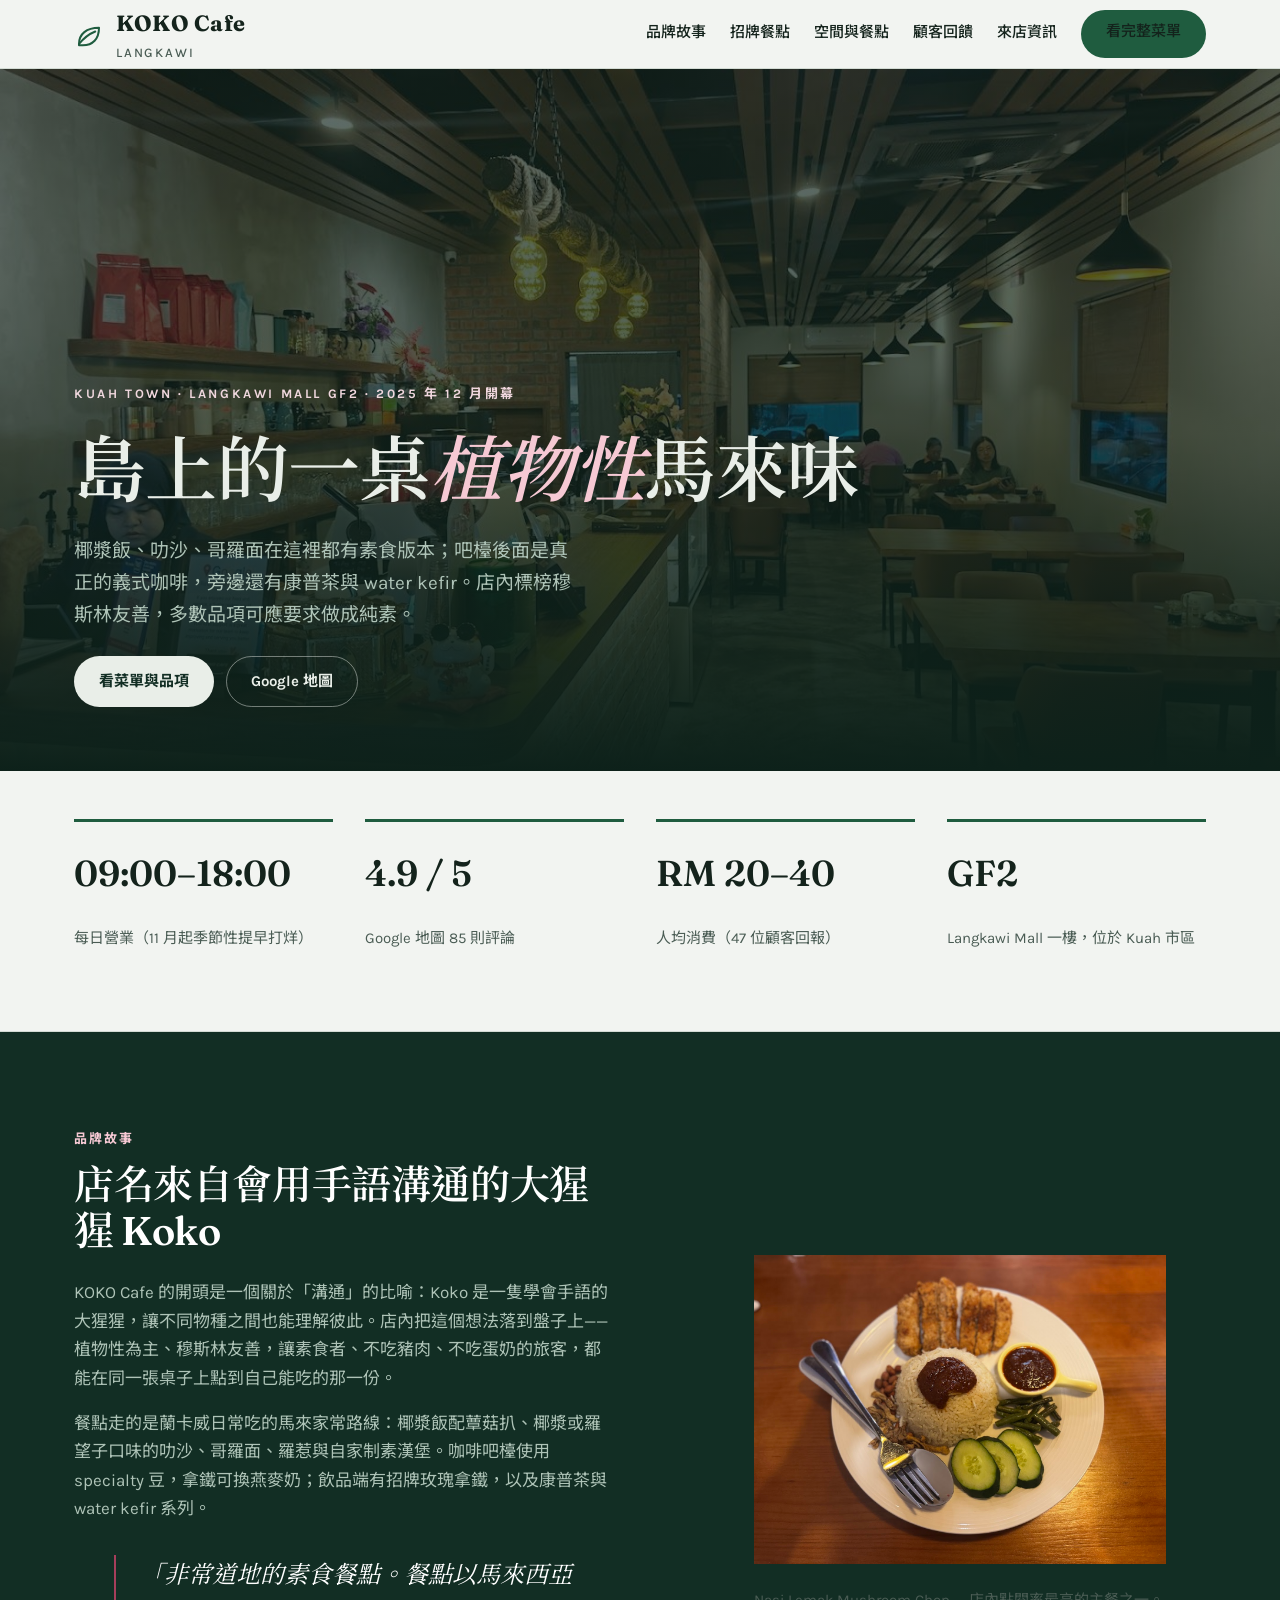
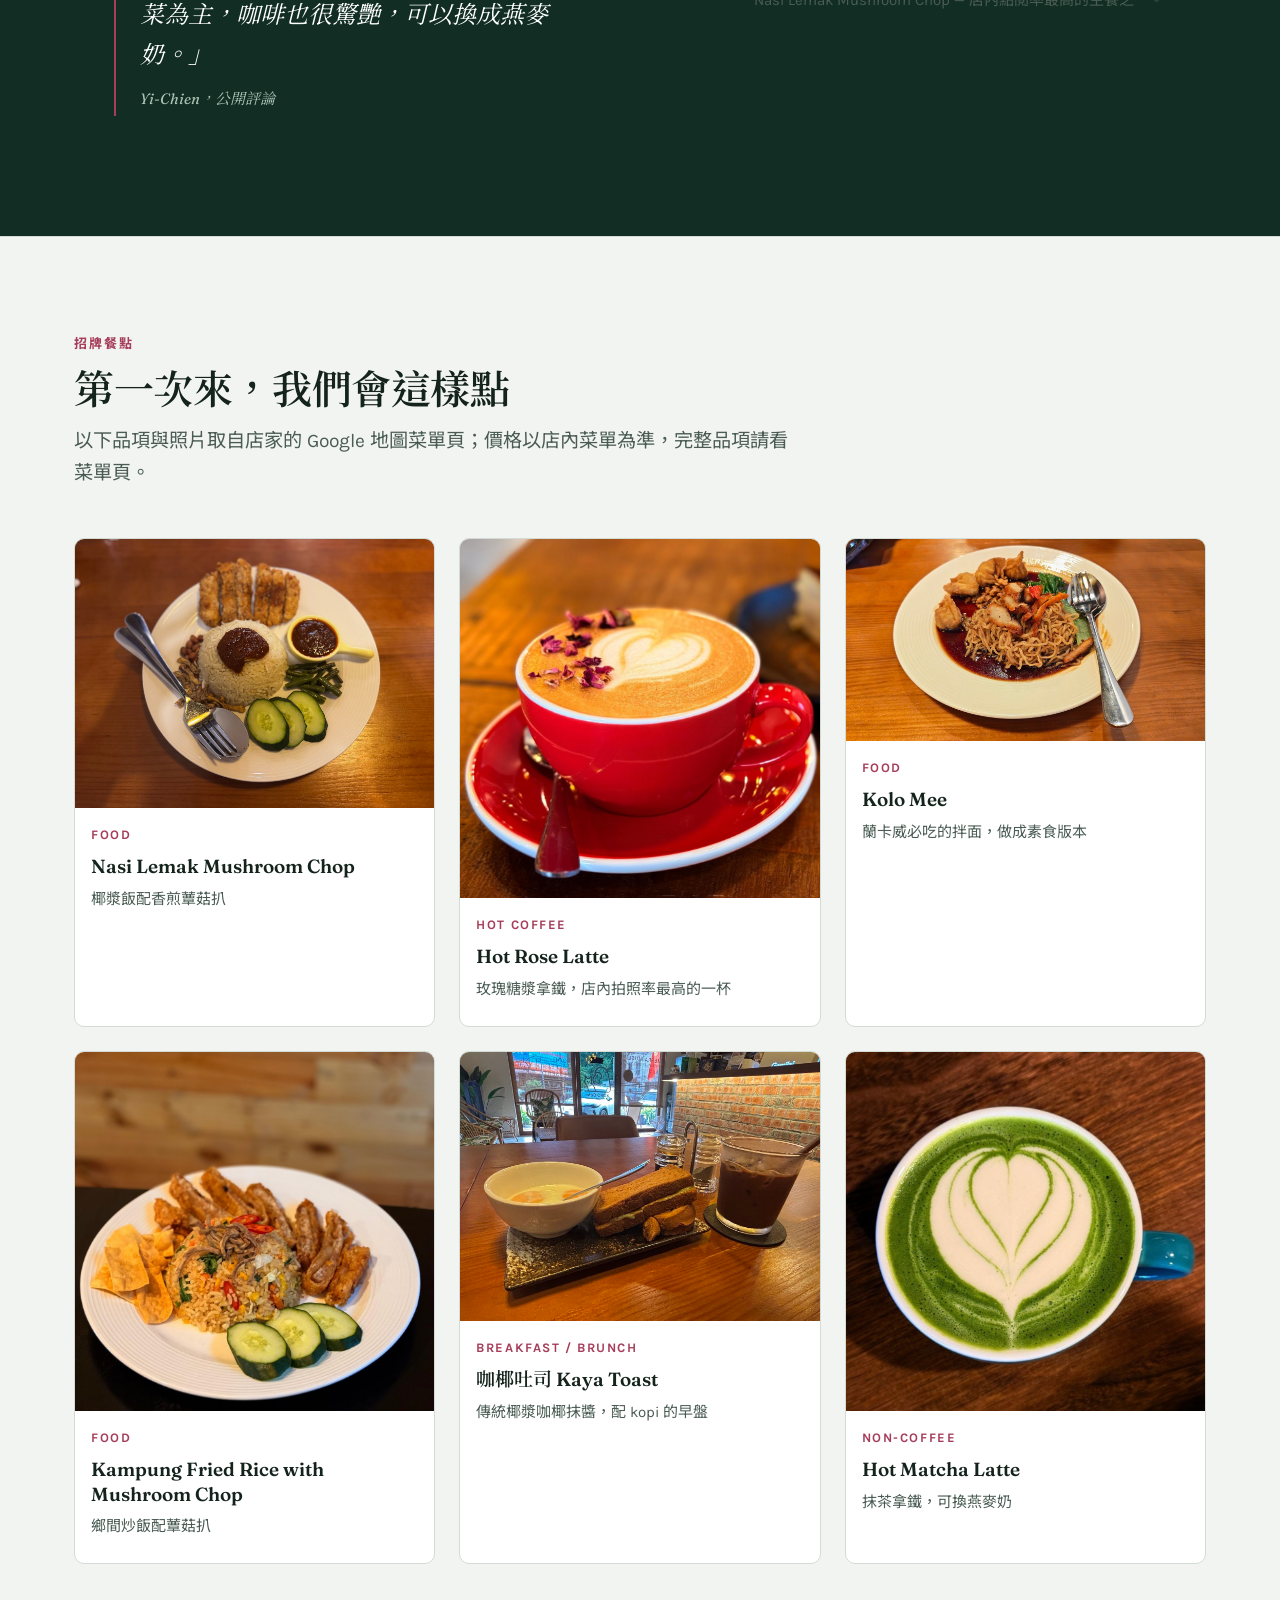
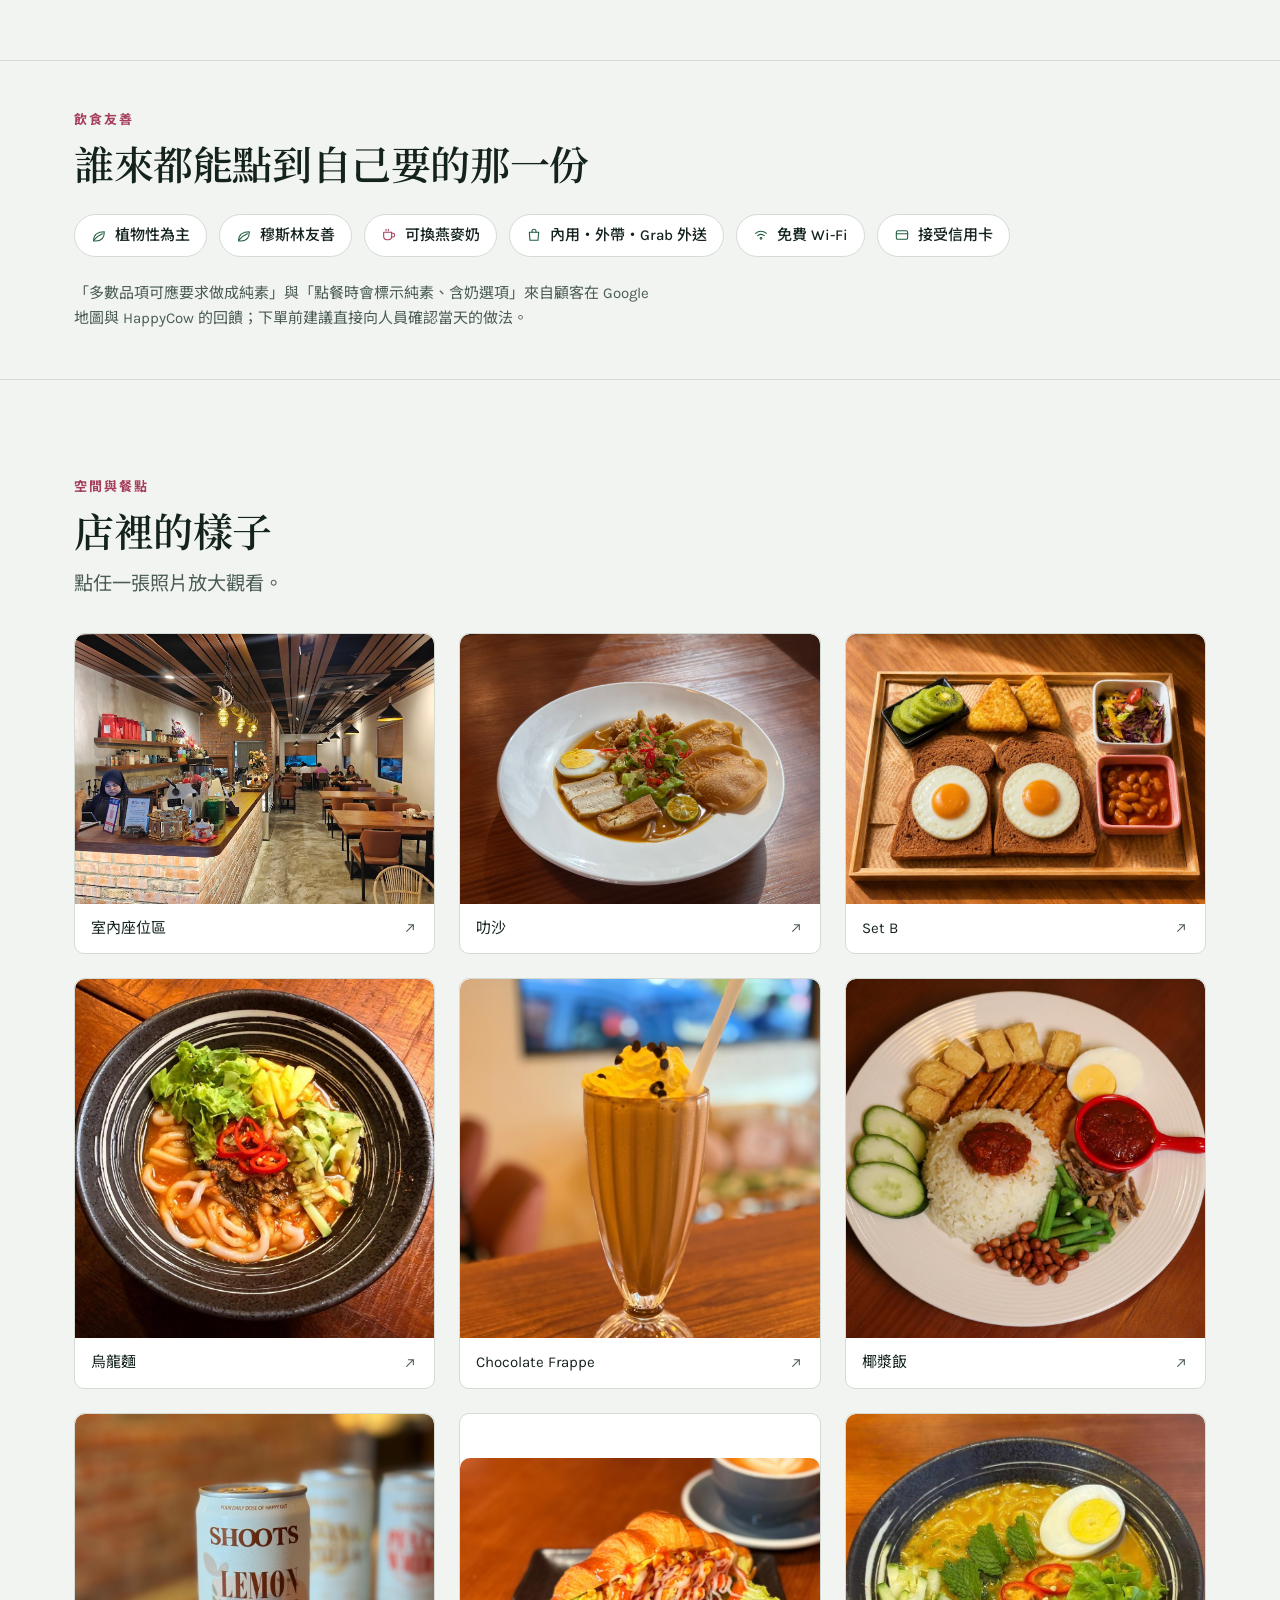
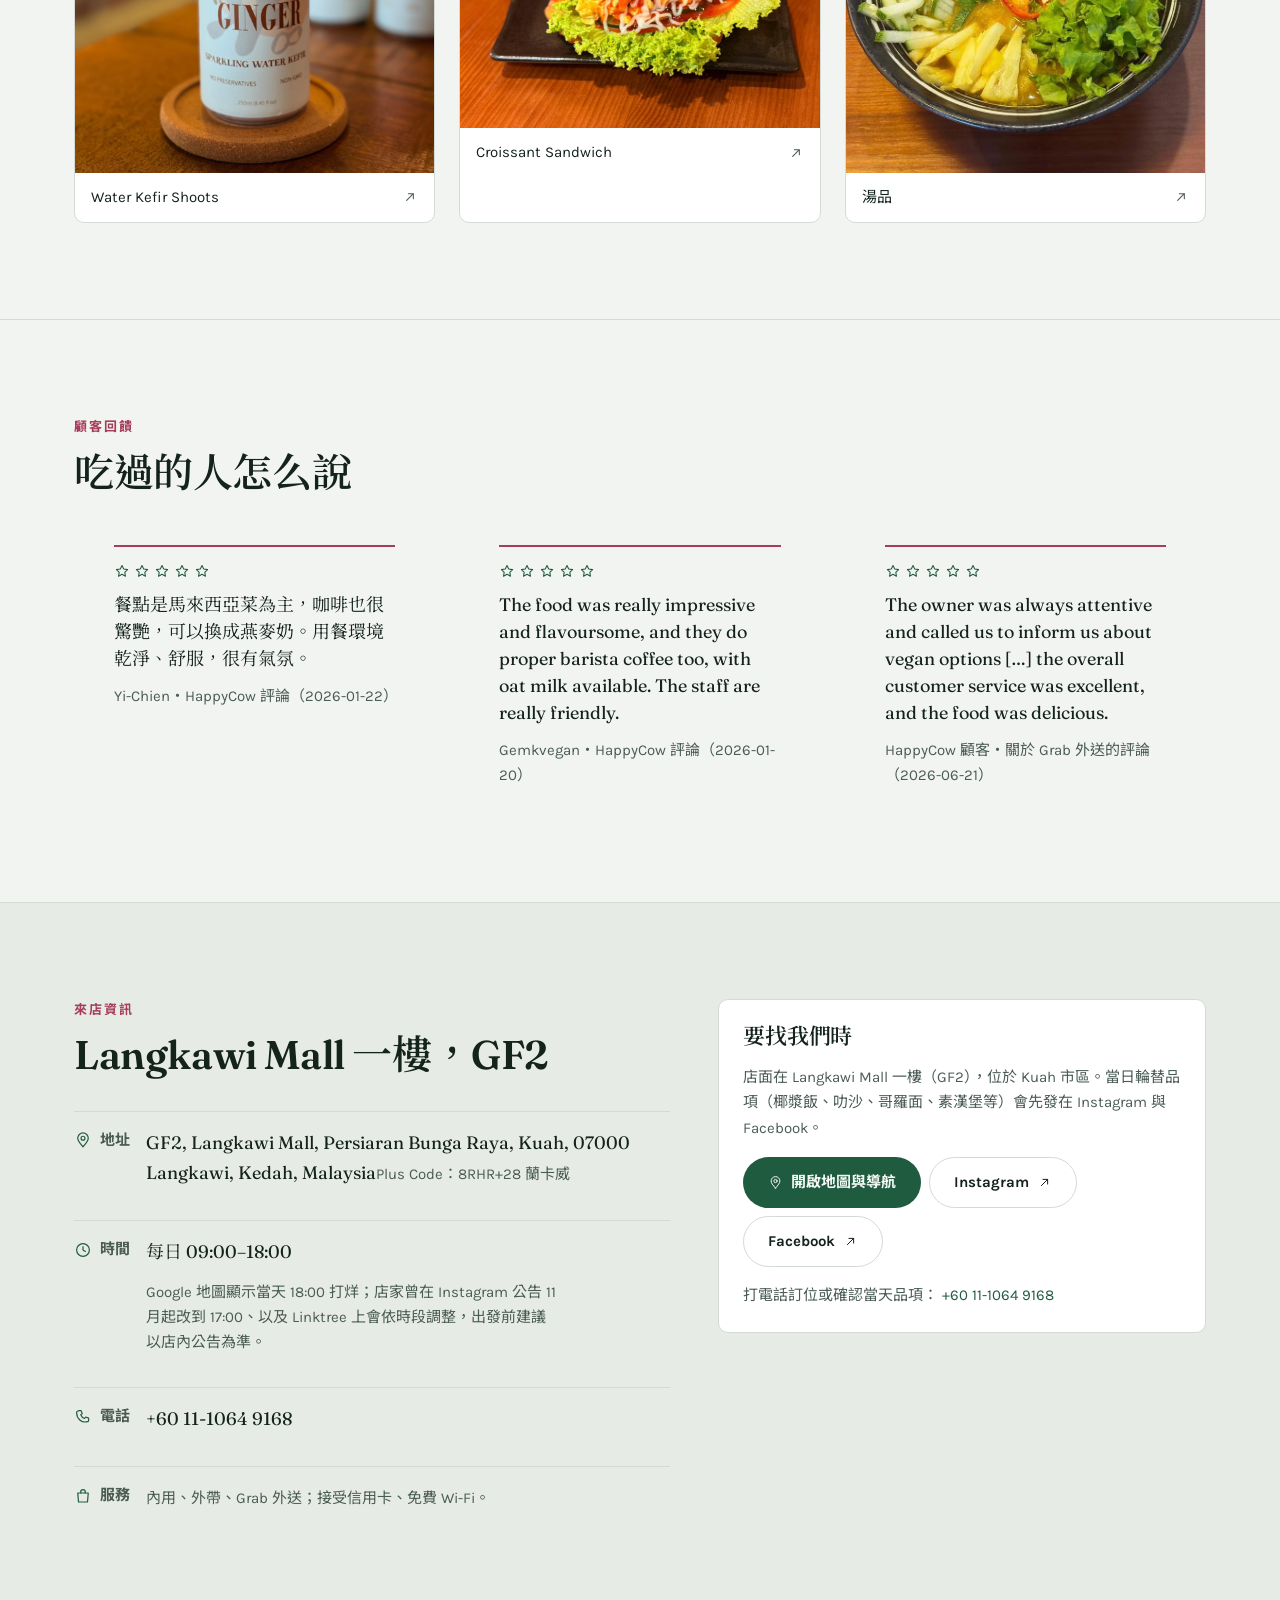
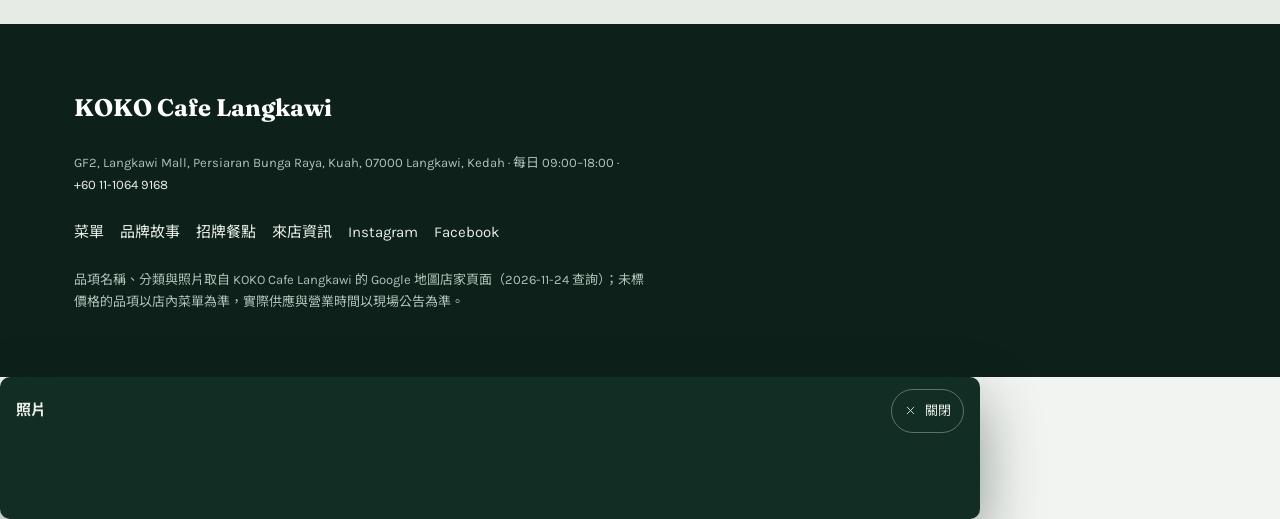
==== index.html @ 7245fe73 "KOKO Cafe Langkawi 品牌形象頁與菜單（純靜態網站）" ====
<!DOCTYPE html>
<html lang="zh-Hant">
<head>
<meta charset="utf-8">
<meta name="viewport" content="width=device-width, initial-scale=1">
<title>KOKO Cafe Langkawi — 植物性馬來家常味與 specialty coffee</title>
<meta name="description" content="KOKO Cafe 位於馬來西亞蘭卡威 Kuah 的 Langkawi Mall，把椰漿飯、叻沙、哥羅面做成植物性版本，供應專業咖啡、康普茶與早午餐。">
<link rel="preconnect" href="https://fonts.googleapis.com">
<link rel="preconnect" href="https://fonts.gstatic.com" crossorigin>
<link href="https://fonts.googleapis.com/css2?family=Fraunces:ital,opsz,wght@0,9..144,400;0,9..144,600;0,9..144,700;1,9..144,400&family=Karla:wght@400;500;700&family=Noto+Sans+TC:wght@400;500;700&family=Noto+Serif+TC:wght@600;700&display=swap" rel="stylesheet">
<link rel="stylesheet" href="assets/css/od-layout.css">
<link rel="stylesheet" href="assets/css/site.css">
</head>
<body>
<a class="skip-link" href="#main">跳到主要內容</a>

<svg hidden aria-hidden="true" width="0" height="0" style="display:none">
  <symbol id="i-leaf" viewBox="0 0 24 24" fill="none" stroke="currentColor" stroke-width="1.6" stroke-linecap="round" stroke-linejoin="round">
    <path d="M4 20c0-8 6-13 16-13 0 9-5 14-13 14H4z"/><path d="M4 20c4-5 8-8 13-10"/>
  </symbol>
  <symbol id="i-clock" viewBox="0 0 24 24" fill="none" stroke="currentColor" stroke-width="1.6" stroke-linecap="round" stroke-linejoin="round">
    <circle cx="12" cy="12" r="8.5"/><path d="M12 7.5V12l3.2 2"/>
  </symbol>
  <symbol id="i-pin" viewBox="0 0 24 24" fill="none" stroke="currentColor" stroke-width="1.6" stroke-linecap="round" stroke-linejoin="round">
    <path d="M12 21c4.5-5 7-8.4 7-11.4A7 7 0 0 0 5 9.6C5 12.6 7.5 16 12 21z"/><circle cx="12" cy="9.6" r="2.6"/>
  </symbol>
  <symbol id="i-phone" viewBox="0 0 24 24" fill="none" stroke="currentColor" stroke-width="1.6" stroke-linecap="round" stroke-linejoin="round">
    <path d="M6.5 3.5h3l1.5 4-2 1.5c.9 2.4 2.6 4.1 5 5l1.5-2 4 1.5v3c0 1-.8 1.8-1.8 1.7C10 20.4 3.6 14 3.5 6.3 3.4 5.1 4.3 4 5.3 4z"/>
  </symbol>
  <symbol id="i-star" viewBox="0 0 24 24" fill="none" stroke="currentColor" stroke-width="1.6" stroke-linecap="round" stroke-linejoin="round">
    <path d="M12 3.8l2.6 5.3 5.8.8-4.2 4.1 1 5.8-5.2-2.8-5.2 2.8 1-5.8L3.6 9.9l5.8-.8z"/>
  </symbol>
  <symbol id="i-search" viewBox="0 0 24 24" fill="none" stroke="currentColor" stroke-width="1.6" stroke-linecap="round" stroke-linejoin="round">
    <circle cx="11" cy="11" r="6.5"/><path d="M16 16l4.5 4.5"/>
  </symbol>
  <symbol id="i-close" viewBox="0 0 24 24" fill="none" stroke="currentColor" stroke-width="1.6" stroke-linecap="round" stroke-linejoin="round">
    <path d="M6 6l12 12M18 6L6 18"/>
  </symbol>
  <symbol id="i-arrow" viewBox="0 0 24 24" fill="none" stroke="currentColor" stroke-width="1.6" stroke-linecap="round" stroke-linejoin="round">
    <path d="M7 17 17 7M9.5 7H17v7.5"/>
  </symbol>
  <symbol id="i-cup" viewBox="0 0 24 24" fill="none" stroke="currentColor" stroke-width="1.6" stroke-linecap="round" stroke-linejoin="round">
    <path d="M4 8h12v6a5 5 0 0 1-5 5H9a5 5 0 0 1-5-5V8z"/><path d="M16 9.5h1.8a2.7 2.7 0 0 1 0 5.4H16"/><path d="M7.5 3.5v2M11 3.5v2"/>
  </symbol>
  <symbol id="i-menu" viewBox="0 0 24 24" fill="none" stroke="currentColor" stroke-width="1.6" stroke-linecap="round" stroke-linejoin="round">
    <path d="M4 7h16M4 12h16M4 17h10"/>
  </symbol>
  <symbol id="i-card" viewBox="0 0 24 24" fill="none" stroke="currentColor" stroke-width="1.6" stroke-linecap="round" stroke-linejoin="round">
    <rect x="3.5" y="5.5" width="17" height="13" rx="2.5"/><path d="M3.5 10h17"/>
  </symbol>
  <symbol id="i-wifi" viewBox="0 0 24 24" fill="none" stroke="currentColor" stroke-width="1.6" stroke-linecap="round" stroke-linejoin="round">
    <path d="M4 9.5a12 12 0 0 1 16 0M7 13a8 8 0 0 1 10 0"/><circle cx="12" cy="17" r="1.3"/>
  </symbol>
  <symbol id="i-bag" viewBox="0 0 24 24" fill="none" stroke="currentColor" stroke-width="1.6" stroke-linecap="round" stroke-linejoin="round">
    <path d="M5 8h14l-1 12H6L5 8z"/><path d="M9 8V6.5a3 3 0 0 1 6 0V8"/>
  </symbol>
</svg>

<header class="site-header">
  <div class="wrap site-bar">
    <a class="brand" href="index.html">
      <svg class="od-icon brand__mark" aria-hidden="true"><use href="#i-leaf"></use></svg>
      <span class="od-stack" style="--od-gap:0">
        <span>KOKO Cafe</span>
        <span class="brand__sub">Langkawi</span>
      </span>
    </a>

    <button class="nav-toggle" type="button" aria-expanded="false" aria-controls="site-nav">
      <svg class="od-icon nav-toggle__icon--open" aria-hidden="true"><use href="#i-menu"></use></svg>
      <svg class="od-icon nav-toggle__icon--close" aria-hidden="true"><use href="#i-close"></use></svg>
      <span>選單</span>
    </button>

    <nav id="site-nav" class="site-nav" aria-label="主要導覽">
      <ul>
        <li><a href="#story">品牌故事</a></li>
        <li><a href="#signature">招牌餐點</a></li>
        <li><a href="#gallery">空間與餐點</a></li>
        <li><a href="#reviews">顧客回饋</a></li>
        <li><a href="#visit">來店資訊</a></li>
        <li><a class="btn btn--solid" href="menu.html">看完整菜單</a></li>
      </ul>
    </nav>
  </div>
</header>

<main id="main">

  <section class="hero" aria-labelledby="hero-title">
    <div class="hero__media">
      <img src="assets/photos/ambience-01.jpg" width="1397" height="1050" alt="">
    </div>
    <div class="wrap hero__inner">
      <p class="hero__tagline">Kuah Town · Langkawi Mall GF2 · 2025 年 12 月開幕</p>
      <h1 id="hero-title">島上的一桌<em>植物性</em>馬來味</h1>
      <p class="hero__sub">椰漿飯、叻沙、哥羅面在這裡都有素食版本；吧檯後面是真正的義式咖啡，旁邊還有康普茶與 water kefir。店內標榜穆斯林友善，多數品項可應要求做成純素。</p>
      <div class="hero__actions">
        <a class="btn btn--light" href="menu.html">看菜單與品項</a>
        <a class="btn btn--outline-light" href="https://maps.app.goo.gl/8ypFsGQqxKsY5c7LA" rel="noopener">Google 地圖</a>
      </div>
    </div>
  </section>

  <section class="facts section--tight" aria-label="店家重點資訊">
    <div class="wrap">
      <div class="od-grid facts-grid" data-reveal>
        <div class="fact od-stat">
          <span class="fact__num od-nowrap">09:00–18:00</span>
          <span class="fact__label">每日營業（11 月起季節性提早打烊）</span>
        </div>
        <div class="fact od-stat">
          <span class="fact__num od-nowrap">4.9 / 5</span>
          <span class="fact__label">Google 地圖 85 則評論</span>
        </div>
        <div class="fact od-stat">
          <span class="fact__num od-nowrap">RM 20–40</span>
          <span class="fact__label">人均消費（47 位顧客回報）</span>
        </div>
        <div class="fact od-stat">
          <span class="fact__num">GF2</span>
          <span class="fact__label">Langkawi Mall 一樓，位於 Kuah 市區</span>
        </div>
      </div>
    </div>
  </section>

  <section class="section story" id="story" aria-labelledby="story-title">
    <div class="wrap story__grid">
      <div data-reveal>
        <p class="eyebrow" style="color:#f6c9d4">品牌故事</p>
        <h2 id="story-title">店名來自會用手語溝通的大猩猩 Koko</h2>
        <p class="body-copy" style="margin-block-start:var(--sp-5)">KOKO Cafe 的開頭是一個關於「溝通」的比喻：Koko 是一隻學會手語的大猩猩，讓不同物種之間也能理解彼此。店內把這個想法落到盤子上——植物性為主、穆斯林友善，讓素食者、不吃豬肉、不吃蛋奶的旅客，都能在同一張桌子上點到自己能吃的那一份。</p>
        <p class="body-copy">餐點走的是蘭卡威日常吃的馬來家常路線：椰漿飯配蕈菇扒、椰漿或羅望子口味的叻沙、哥羅面、羅惹與自家制素漢堡。咖啡吧檯使用 specialty 豆，拿鐵可換燕麥奶；飲品端有招牌玫瑰拿鐵，以及康普茶與 water kefir 系列。</p>
        <blockquote class="story__quote">「非常道地的素食餐點。餐點以馬來西亞菜為主，咖啡也很驚艷，可以換成燕麥奶。」<br><span class="micro-note" style="color:var(--deep-soft)">Yi-Chien，公開評論</span></blockquote>
      </div>
      <figure class="story__media photo" data-reveal>
        <img class="od-media" src="assets/photos/dish-nasi-lemak-mushroom-chop.jpg" width="1400" height="1050" alt="KOKO Cafe 的椰漿飯配蕈菇扒">
        <figcaption>Nasi Lemak Mushroom Chop — 店內點閱率最高的主餐之一。</figcaption>
      </figure>
    </div>
  </section>

  <section class="section" id="signature" aria-labelledby="signature-title">
    <div class="wrap">
      <p class="eyebrow">招牌餐點</p>
      <h2 id="signature-title">第一次來，我們會這樣點</h2>
      <p class="lede" style="margin-block-start:var(--sp-3)">以下品項與照片取自店家的 Google 地圖菜單頁；價格以店內菜單為準，完整品項請看菜單頁。</p>

      <div class="od-grid tiles" style="margin-block-start:var(--sp-7)" data-reveal>
        <a class="tile od-tile" href="menu.html#food">
          <img class="od-media" src="assets/photos/dish-nasi-lemak-mushroom-chop.jpg" width="1400" height="1050" alt="椰漿飯配蕈菇扒">
          <span class="tile__body">
            <span class="tile__tag">FOOD</span>
            <span class="tile__name">Nasi Lemak Mushroom Chop</span>
            <span class="tile__zh">椰漿飯配香煎蕈菇扒</span>
          </span>
        </a>
        <a class="tile od-tile" href="menu.html#hot-coffee">
          <img class="od-media" src="assets/photos/drink-hot-rose-latte.jpg" width="1050" height="1050" alt="熱玫瑰拿鐵">
          <span class="tile__body">
            <span class="tile__tag">Hot Coffee</span>
            <span class="tile__name">Hot Rose Latte</span>
            <span class="tile__zh">玫瑰糖漿拿鐵，店內拍照率最高的一杯</span>
          </span>
        </a>
        <a class="tile od-tile" href="menu.html#food">
          <img class="od-media" src="assets/photos/dish-kolo-mee.jpg" width="1400" height="788" alt="蘭卡威哥羅面">
          <span class="tile__body">
            <span class="tile__tag">FOOD</span>
            <span class="tile__name">Kolo Mee</span>
            <span class="tile__zh">蘭卡威必吃的拌面，做成素食版本</span>
          </span>
        </a>
        <a class="tile od-tile" href="menu.html#food">
          <img class="od-media" src="assets/photos/dish-kampung-fried-rice.jpg" width="1050" height="1050" alt="鄉村炒飯配蕈菇扒">
          <span class="tile__body">
            <span class="tile__tag">FOOD</span>
            <span class="tile__name">Kampung Fried Rice with Mushroom Chop</span>
            <span class="tile__zh">鄉間炒飯配蕈菇扒</span>
          </span>
        </a>
        <a class="tile od-tile" href="menu.html#breakfast-brunch">
          <img class="od-media" src="assets/photos/dish-kaya-toast.jpg" width="1400" height="1050" alt="咖椰吐司">
          <span class="tile__body">
            <span class="tile__tag">Breakfast / Brunch</span>
            <span class="tile__name">咖椰吐司 Kaya Toast</span>
            <span class="tile__zh">傳統椰漿咖椰抹醬，配 kopi 的早盤</span>
          </span>
        </a>
        <a class="tile od-tile" href="menu.html#non-coffee">
          <img class="od-media" src="assets/photos/drink-hot-matcha-latte.jpg" width="1050" height="1050" alt="熱抹茶拿鐵">
          <span class="tile__body">
            <span class="tile__tag">Non-Coffee</span>
            <span class="tile__name">Hot Matcha Latte</span>
            <span class="tile__zh">抹茶拿鐵，可換燕麥奶</span>
          </span>
        </a>
      </div>
    </div>
  </section>

  <section class="section section--tight" id="diet" aria-labelledby="diet-title">
    <div class="wrap">
      <p class="eyebrow">飲食友善</p>
      <h2 id="diet-title" style="max-width:24ch">誰來都能點到自己要的那一份</h2>
      <div class="od-cluster" style="margin-block-start:var(--sp-5);--od-gap:var(--sp-3)">
        <span class="chip"><svg class="od-icon" aria-hidden="true"><use href="#i-leaf"></use></svg><span>植物性為主</span></span>
        <span class="chip"><svg class="od-icon" aria-hidden="true"><use href="#i-leaf"></use></svg><span>穆斯林友善</span></span>
        <span class="chip chip--rose"><svg class="od-icon" aria-hidden="true"><use href="#i-cup"></use></svg><span>可換燕麥奶</span></span>
        <span class="chip"><svg class="od-icon" aria-hidden="true"><use href="#i-bag"></use></svg><span>內用・外帶・Grab 外送</span></span>
        <span class="chip"><svg class="od-icon" aria-hidden="true"><use href="#i-wifi"></use></svg><span>免費 Wi-Fi</span></span>
        <span class="chip"><svg class="od-icon" aria-hidden="true"><use href="#i-card"></use></svg><span>接受信用卡</span></span>
      </div>
      <p class="micro-note" style="margin-block-start:var(--sp-5);max-width:64ch">「多數品項可應要求做成純素」與「點餐時會標示純素、含奶選項」來自顧客在 Google 地圖與 HappyCow 的回饋；下單前建議直接向人員確認當天的做法。</p>
    </div>
  </section>

  <section class="section" id="gallery" aria-labelledby="gallery-title">
    <div class="wrap">
      <p class="eyebrow">空間與餐點</p>
      <h2 id="gallery-title">店裡的樣子</h2>
      <p class="lede" style="margin-block-start:var(--sp-3)">點任一張照片放大觀看。</p>

      <div class="od-grid gallery" style="margin-block-start:var(--sp-6)">
        <button class="gallery__btn" type="button"
          data-src="assets/photos/ambience-01.jpg" data-full="assets/photos/ambience-01.jpg"
          data-alt="KOKO Cafe 的室內座位區" data-title="室內座位區" data-note="冷氣、座位量足的商場店舖空間">
          <img class="od-media" src="assets/photos/ambience-01.jpg" width="1397" height="1050" alt="KOKO Cafe 的室內座位區">
          <span class="gallery__label"><span>室內座位區</span><svg class="od-icon" aria-hidden="true"><use href="#i-arrow"></use></svg></span>
        </button>
        <button class="gallery__btn" type="button"
          data-full="assets/photos/food-laksa.jpg" data-alt="叻沙麵" data-title="Laksa（Asam / Lemak）" data-note="羅望子與椰漿两種口味">
          <img class="od-media" src="assets/photos/food-laksa.jpg" width="1280" height="960" alt="叻沙麵">
          <span class="gallery__label"><span>叻沙</span><svg class="od-icon" aria-hidden="true"><use href="#i-arrow"></use></svg></span>
        </button>
        <button class="gallery__btn" type="button"
          data-full="assets/photos/dish-set-b.jpg" data-alt="早午餐 Set B" data-title="Set B" data-note="Breakfast / Brunch 時段的商品">
          <img class="od-media" src="assets/photos/dish-set-b.jpg" width="900" height="675" alt="早午餐 Set B">
          <span class="gallery__label"><span>Set B</span><svg class="od-icon" aria-hidden="true"><use href="#i-arrow"></use></svg></span>
        </button>
        <button class="gallery__btn" type="button"
          data-full="assets/photos/food-udon.jpg" data-alt="烏龍麵" data-title="烏龍麵" data-note="店家相簿裡的麵類品項">
          <img class="od-media" src="assets/photos/food-udon.jpg" width="1050" height="1050" alt="烏龍麵">
          <span class="gallery__label"><span>烏龍麵</span><svg class="od-icon" aria-hidden="true"><use href="#i-arrow"></use></svg></span>
        </button>
        <button class="gallery__btn" type="button"
          data-full="assets/photos/drink-chocolate-frappe.jpg" data-alt="巧克力冰沙" data-title="Chocolate Frappe" data-note="Frappe 系列的常客">
          <img class="od-media" src="assets/photos/drink-chocolate-frappe.jpg" width="1050" height="1050" alt="巧克力冰沙">
          <span class="gallery__label"><span>Chocolate Frappe</span><svg class="od-icon" aria-hidden="true"><use href="#i-arrow"></use></svg></span>
        </button>
        <button class="gallery__btn" type="button"
          data-full="assets/photos/food-nasi-lemak.jpg" data-alt="椰漿飯" data-title="Nasi Lemak" data-note="店家過往公告的當日輪替品項之一">
          <img class="od-media" src="assets/photos/food-nasi-lemak.jpg" width="1050" height="1050" alt="椰漿飯">
          <span class="gallery__label"><span>椰漿飯</span><svg class="od-icon" aria-hidden="true"><use href="#i-arrow"></use></svg></span>
        </button>
        <button class="gallery__btn" type="button"
          data-full="assets/photos/drink-water-kefir-shoots.jpg" data-alt="Water Kefir Shoots" data-title="Water Kefir Shoots" data-note="店內發酵飲品系列">
          <img class="od-media" src="assets/photos/drink-water-kefir-shoots.jpg" width="1050" height="1050" alt="Water Kefir Shoots 飲品">
          <span class="gallery__label"><span>Water Kefir Shoots</span><svg class="od-icon" aria-hidden="true"><use href="#i-arrow"></use></svg></span>
        </button>
        <button class="gallery__btn" type="button"
          data-full="assets/photos/dish-croissant-sandwich.jpg" data-alt="可頌三明治" data-title="Croissant Sandwich" data-note="早盤與午間時段供應">
          <img class="od-media" src="assets/photos/dish-croissant-sandwich.jpg" width="1080" height="810" alt="可頌三明治">
          <span class="gallery__label"><span>Croissant Sandwich</span><svg class="od-icon" aria-hidden="true"><use href="#i-arrow"></use></svg></span>
        </button>
        <button class="gallery__btn" type="button"
          data-full="assets/photos/food-soup.jpg" data-alt="湯品" data-title="湯品" data-note="店家相簿的湯類分類">
          <img class="od-media" src="assets/photos/food-soup.jpg" width="759" height="759" alt="湯品">
          <span class="gallery__label"><span>湯品</span><svg class="od-icon" aria-hidden="true"><use href="#i-arrow"></use></svg></span>
        </button>
      </div>
    </div>
  </section>

  <section class="section" id="reviews" aria-labelledby="reviews-title">
    <div class="wrap">
      <p class="eyebrow">顧客回饋</p>
      <h2 id="reviews-title">吃過的人怎么說</h2>
      <div class="od-grid reviews" style="margin-block-start:var(--sp-6)">
        <figure class="review" data-reveal>
          <span class="stars" role="img" aria-label="5 星">
            <svg class="od-icon" aria-hidden="true"><use href="#i-star"></use></svg>
            <svg class="od-icon" aria-hidden="true"><use href="#i-star"></use></svg>
            <svg class="od-icon" aria-hidden="true"><use href="#i-star"></use></svg>
            <svg class="od-icon" aria-hidden="true"><use href="#i-star"></use></svg>
            <svg class="od-icon" aria-hidden="true"><use href="#i-star"></use></svg>
          </span>
          <blockquote>餐點是馬來西亞菜為主，咖啡也很驚艷，可以換成燕麥奶。用餐環境乾淨、舒服，很有氣氛。</blockquote>
          <figcaption>Yi-Chien・HappyCow 評論（2026-01-22）</figcaption>
        </figure>
        <figure class="review" data-reveal>
          <span class="stars" role="img" aria-label="5 星">
            <svg class="od-icon" aria-hidden="true"><use href="#i-star"></use></svg>
            <svg class="od-icon" aria-hidden="true"><use href="#i-star"></use></svg>
            <svg class="od-icon" aria-hidden="true"><use href="#i-star"></use></svg>
            <svg class="od-icon" aria-hidden="true"><use href="#i-star"></use></svg>
            <svg class="od-icon" aria-hidden="true"><use href="#i-star"></use></svg>
          </span>
          <blockquote>The food was really impressive and flavoursome, and they do proper barista coffee too, with oat milk available. The staff are really friendly.</blockquote>
          <figcaption>Gemkvegan・HappyCow 評論（2026-01-20）</figcaption>
        </figure>
        <figure class="review" data-reveal>
          <span class="stars" role="img" aria-label="5 星">
            <svg class="od-icon" aria-hidden="true"><use href="#i-star"></use></svg>
            <svg class="od-icon" aria-hidden="true"><use href="#i-star"></use></svg>
            <svg class="od-icon" aria-hidden="true"><use href="#i-star"></use></svg>
            <svg class="od-icon" aria-hidden="true"><use href="#i-star"></use></svg>
            <svg class="od-icon" aria-hidden="true"><use href="#i-star"></use></svg>
          </span>
          <blockquote>The owner was always attentive and called us to inform us about vegan options […] the overall customer service was excellent, and the food was delicious.</blockquote>
          <figcaption>HappyCow 顧客・關於 Grab 外送的評論（2026-06-21）</figcaption>
        </figure>
      </div>
    </div>
  </section>

  <section class="section visit" id="visit" aria-labelledby="visit-title">
    <div class="wrap visit__grid">
      <div>
        <p class="eyebrow">來店資訊</p>
        <h2 id="visit-title">Langkawi Mall 一樓，GF2</h2>
        <dl class="info-list" style="margin-block-start:var(--sp-6)">
          <div class="info-row">
            <dt><svg class="od-icon" aria-hidden="true"><use href="#i-pin"></use></svg><span>地址</span></dt>
            <dd><span class="fact-line od-keep">GF2, Langkawi Mall, Persiaran Bunga Raya, Kuah, 07000 Langkawi, Kedah, Malaysia</span><span class="micro-note">Plus Code：8RHR+28 蘭卡威</span></dd>
          </div>
          <div class="info-row">
            <dt><svg class="od-icon" aria-hidden="true"><use href="#i-clock"></use></svg><span>時間</span></dt>
            <dd><span class="fact-line od-nowrap">每日 09:00–18:00</span>
              <p class="hours-note">Google 地圖顯示當天 18:00 打烊；店家曾在 Instagram 公告 11 月起改到 17:00、以及 Linktree 上會依時段調整，出發前建議以店內公告為準。</p>
            </dd>
          </div>
          <div class="info-row">
            <dt><svg class="od-icon" aria-hidden="true"><use href="#i-phone"></use></svg><span>電話</span></dt>
            <dd><a class="fact-line od-nowrap" href="tel:+601110649168">+60 11-1064 9168</a></dd>
          </div>
          <div class="info-row">
            <dt><svg class="od-icon" aria-hidden="true"><use href="#i-bag"></use></svg><span>服務</span></dt>
            <dd><span class="micro-note">內用、外帶、Grab 外送；接受信用卡、免費 Wi-Fi。</span></dd>
          </div>
        </dl>
      </div>

      <div class="map-card" data-reveal>
        <h3>要找我們時</h3>
        <p>店面在 Langkawi Mall 一樓（GF2），位於 Kuah 市區。當日輪替品項（椰漿飯、叻沙、哥羅面、素漢堡等）會先發在 Instagram 與 Facebook。</p>
        <div class="od-cluster" style="--od-gap:var(--sp-2)">
          <a class="btn btn--solid" href="https://maps.app.goo.gl/8ypFsGQqxKsY5c7LA" rel="noopener">
            <svg class="od-icon" aria-hidden="true"><use href="#i-pin"></use></svg><span>開啟地圖與導航</span>
          </a>
          <a class="btn btn--ghost" href="https://www.instagram.com/kokocafe.lgk/" rel="noopener">
            <span>Instagram</span><svg class="od-icon" aria-hidden="true"><use href="#i-arrow"></use></svg>
          </a>
          <a class="btn btn--ghost" href="https://www.facebook.com/p/KOKO-Cafe-61584408063703/" rel="noopener">
            <span>Facebook</span><svg class="od-icon" aria-hidden="true"><use href="#i-arrow"></use></svg>
          </a>
        </div>
        <p class="micro-note">打電話訂位或確認當天品項： <a class="od-nowrap" href="tel:+601110649168">+60 11-1064 9168</a></p>
      </div>
    </div>
  </section>

</main>

<footer class="site-footer">
  <div class="wrap">
    <span class="footer__brand">KOKO Cafe Langkawi</span>
    <p class="footer__note od-keep">GF2, Langkawi Mall, Persiaran Bunga Raya, Kuah, 07000 Langkawi, Kedah · 每日 09:00–18:00 · <a class="od-nowrap" href="tel:+601110649168" style="color:var(--deep-ink)">+60 11-1064 9168</a></p>
    <nav class="footer__links" aria-label="頁尾導覽">
      <a href="menu.html">菜單</a>
      <a href="index.html#story">品牌故事</a>
      <a href="index.html#signature">招牌餐點</a>
      <a href="index.html#visit">來店資訊</a>
      <a href="https://www.instagram.com/kokocafe.lgk/" rel="noopener">Instagram</a>
      <a href="https://www.facebook.com/p/KOKO-Cafe-61584408063703/" rel="noopener">Facebook</a>
    </nav>
    <p class="footer__note">品項名稱、分類與照片取自 KOKO Cafe Langkawi 的 Google 地圖店家頁面（2026-11-24 查詢）；未標價格的品項以店內菜單為準，實際供應與營業時間以現場公告為準。</p>
  </div>
</footer>

<div class="lightbox" id="lightbox" role="dialog" aria-modal="true" aria-labelledby="lightbox-title">
  <div class="lightbox__bar">
    <span class="lightbox__title" id="lightbox-title">照片</span>
    <button class="lightbox__close" type="button">
      <svg class="od-icon" aria-hidden="true"><use href="#i-close"></use></svg>
      <span>關閉</span>
    </button>
  </div>
  <figure class="lightbox__figure">
    <img id="lightbox-img" src="" alt="">
  </figure>
  <p class="lightbox__note" id="lightbox-note"></p>
</div>

<script src="assets/js/site.js" defer></script>
</body>
</html>
---- assets/css/od-layout.css ----
/* OD-LAYOUT-PRIMITIVES v1 — structure only: display, flex/grid, overflow, wrapping, ratio, geometry.
   This sheet is linked FIRST so the @layer order is established before product CSS.
   Native hidden and closed-dialog states take precedence over component display rules. */
@layer od-layout {
  [hidden]:not([hidden="until-found" i]) { display: none !important; }
  dialog:not([open]) { display: none !important; }

  :where(.od-stack,.od-row,.od-row-top,.od-cluster,.od-grid,.od-field,.od-stat,.od-cell,.od-tile) > :where(*) { min-width: 0; }

  /* containers */
  .od-stack   { display: flex; flex-direction: column; gap: var(--od-gap, 8px); }
  .od-row     { display: flex; align-items: center; gap: var(--od-gap, 8px); }
  .od-row-top { display: flex; align-items: flex-start; gap: var(--od-gap, 8px); }
  .od-cluster { display: flex; flex-wrap: wrap; align-items: center; gap: var(--od-gap, 8px); }
  .od-fill    { flex: 1 1 0; min-width: 0; }
  .od-fixed   { flex: none; }
  .od-grid    { display: grid; gap: var(--od-gap, 12px); grid-template-columns: repeat(var(--od-cols, 3), minmax(0, 1fr)); }

  /* stacked information: each piece is its own line — never sibling inline spans */
  .od-stat, .od-field, .od-cell { display: grid; gap: var(--od-gap, 2px); }
  :where(.od-stat,.od-field,.od-cell) > :where(*) { display: block; }
  .od-tile { display: grid; grid-template-rows: auto 1fr; }
  :where(.od-tile) > :where(*) { display: block; }

  /* media keeps its intrinsic ratio by default; never a distorted or cropped
     cover by accident. height:auto lets the ratio win over an <img height="…">
     attribute. Cropping to a uniform box is an explicit opt-in: set --od-ratio
     AND add .od-media-cover together (per the core rule, only where a crop is
     deliberate — tile thumbs, decorative fills — never on full-frame content). */
  .od-media { display: block; width: 100%; height: auto; aspect-ratio: var(--od-ratio, auto); }
  .od-media-cover { object-fit: cover; }

  /* functional inline SVG icons opt into bounded geometry; content SVGs keep their own */
  .od-icon { display: inline-block; inline-size: var(--od-icon-size, 1em); block-size: var(--od-icon-size, 1em); flex: none; }

  /* data text only — authored copy is rewritten to its budget instead */
  .od-truncate { display: block; max-width: 100%; overflow: hidden; white-space: nowrap; text-overflow: ellipsis; }
  .od-clamp-2, .od-clamp-3 { display: -webkit-box; -webkit-box-orient: vertical; overflow: hidden; overflow-wrap: anywhere; }
  .od-clamp-2 { -webkit-line-clamp: 2; }
  .od-clamp-3 { -webkit-line-clamp: 3; }
  .od-lines-2 { min-height: calc(2 * 1.4em); }   /* block-level reservation for a shared baseline */
  .od-nowrap  { white-space: nowrap; }           /* 数字+单位 · 价格+起 · 日期+星期 */
  .od-keep    { word-break: keep-all; overflow-wrap: anywhere; } /* CJK labels break at spaces / <wbr> first */

  /* screen skeleton (optional): bars take their own space, the middle scrolls — no padding guessed for chrome */
  .od-screen { display: grid; grid-template-rows: auto minmax(0, 1fr) auto; height: 100%; }
  .od-scroll { overflow-y: auto; overscroll-behavior: contain; min-height: 0; }

  /* horizontal rail: the next item peeks at the edge; trailing room survives overflow */
  .od-rail { display: flex; gap: var(--od-gap, 8px); overflow-x: auto; scroll-snap-type: x proximity; scrollbar-width: none;
             padding-inline: var(--od-rail-pad, 16px); scroll-padding-inline: var(--od-rail-pad, 16px); }
  .od-rail::-webkit-scrollbar { display: none; }
  :where(.od-rail) > :where(*) { flex: none; scroll-snap-align: start; }
  :where(.od-rail) > :where(:last-child) { margin-inline-end: var(--od-rail-pad, 16px); }

  .od-spacer { flex: none; visibility: hidden; pointer-events: none; }
  .od-touch  { min-width: 44px; min-height: 44px; }
}
:root [hidden]:where(:not([hidden="until-found" i])) { display: none; }
/* /OD-LAYOUT-PRIMITIVES v1 */
---- assets/css/site.css ----
/* KOKO Cafe Langkawi — 品牌形象頁與菜單共用樣式
   設計方向：雨林綠 × 冷瓷白，點綴色取自招牌 Hot Rose Latte 的暗玫瑰色。
   顏色、字級、間距、動效時序全部集中在下方 token，後段只做元件級樣式。 */

:root {
  /* colour */
  --ground: #f2f4f1;
  --ground-inset: #e7ebe6;
  --surface: #ffffff;
  --ink: #14231c;
  --ink-soft: #4a5c54;
  --line: #d3dbd4;
  --primary: #1f5c3f;
  --primary-deep: #16452f;
  --primary-ink: #f4f7f3;
  --rose: #a63e5b;
  --deep: #122e24;
  --deep-2: #0d211a;
  --deep-ink: #e9eee8;
  --deep-soft: #aec3b7;
  --scrim: rgba(13, 33, 26, 0.66);

  /* type */
  --font-display: "Fraunces", "Noto Serif TC", Georgia, serif;
  --font-body: "Karla", "Noto Sans TC", "Helvetica Neue", sans-serif;
  --fs-display: clamp(2.5rem, 7.2vw, 4.5rem);
  --fs-h2: clamp(1.625rem, 3.4vw, 2.5rem);
  --fs-h3: clamp(1.1875rem, 1.8vw, 1.375rem);
  --fs-body: 1.0625rem;
  --fs-small: 0.9375rem;
  --fs-micro: 0.8125rem;
  --lh-body: 1.68;
  --lh-tight: 1.16;
  --measure: 66ch;

  /* spacing — multiples of 4 */
  --sp-1: 4px;
  --sp-2: 8px;
  --sp-3: 12px;
  --sp-4: 16px;
  --sp-5: 24px;
  --sp-6: 32px;
  --sp-7: 48px;
  --sp-8: 64px;
  --sp-9: 96px;
  --sp-10: 128px;

  /* shape + motion */
  --radius-s: 4px;
  --radius-m: 10px;
  --shadow-soft: 0 2px 4px rgba(20, 35, 28, 0.07), 0 14px 30px rgba(20, 35, 28, 0.09);
  --dur-1: 150ms;
  --dur-2: 240ms;
  --dur-3: 380ms;
  --ease-out: cubic-bezier(0.2, 0.7, 0.2, 1);
  --ease-in: cubic-bezier(0.4, 0, 0.7, 0.2);

  --header-h: 68px;
  --maxw: 1180px;
}

*,
*::before,
*::after { box-sizing: border-box; }

html { -webkit-text-size-adjust: 100%; scroll-behavior: smooth; }

body {
  margin: 0;
  background: var(--ground);
  color: var(--ink);
  font-family: var(--font-body);
  font-size: var(--fs-body);
  line-height: var(--lh-body);
  overflow-x: hidden;
}

h1, h2, h3 { font-family: var(--font-display); line-height: var(--lh-tight); margin: 0; letter-spacing: -0.01em; }
h1 { font-size: var(--fs-display); font-weight: 600; }
h2 { font-size: var(--fs-h2); font-weight: 600; }
h3 { font-size: var(--fs-h3); font-weight: 600; }
p { margin: 0; }
a { color: var(--primary); text-decoration: none; }
a:hover { text-decoration: underline; text-underline-offset: 3px; }
img { display: block; max-width: 100%; }

:focus-visible {
  outline: 3px solid var(--rose);
  outline-offset: 3px;
  border-radius: var(--radius-s);
}

.skip-link {
  position: absolute;
  inset-inline-start: var(--sp-4);
  inset-block-start: var(--sp-2);
  transform: translateY(-200%);
  background: var(--deep);
  color: var(--deep-ink);
  padding: var(--sp-3) var(--sp-4);
  border-radius: var(--radius-s);
  z-index: 60;
}
.skip-link:focus { transform: translateY(0); }

.wrap {
  width: 100%;
  max-width: var(--maxw);
  margin-inline: auto;
  padding-inline: var(--sp-5);
}

.section { padding-block: var(--sp-9); }
.section--tight { padding-block: var(--sp-7); }
.section + .section { border-block-start: 1px solid var(--line); }

/* 錨點跳轉時預留固定表頭的高度 */
main section[id], main div[id] { scroll-margin-block-start: calc(var(--header-h) + var(--sp-4)); }

.eyebrow {
  font-family: var(--font-body);
  font-size: var(--fs-micro);
  font-weight: 700;
  letter-spacing: 0.16em;
  text-transform: uppercase;
  color: var(--rose);
  margin-block-end: var(--sp-3);
}

.lede { font-size: clamp(1.0625rem, 1.5vw, 1.25rem); color: var(--ink-soft); max-width: var(--measure); }
.body-copy { max-width: var(--measure); color: var(--ink-soft); }
.body-copy + .body-copy { margin-block-start: var(--sp-4); }

.micro-note { font-size: var(--fs-small); color: var(--ink-soft); }

/* ---------- header / nav ---------- */

.site-header {
  position: sticky;
  inset-block-start: 0;
  z-index: 50;
  background: var(--ground);
  border-block-end: 1px solid var(--line);
}

.site-bar {
  min-height: var(--header-h);
  display: flex;
  align-items: center;
  gap: var(--sp-5);
}

.brand {
  display: flex;
  align-items: center;
  gap: var(--sp-3);
  color: var(--ink);
  font-family: var(--font-display);
  font-weight: 700;
  font-size: 1.375rem;
  letter-spacing: 0.01em;
}
.brand:hover { text-decoration: none; }
.brand__mark { --od-icon-size: 30px; color: var(--primary); flex: none; }
.brand__sub {
  display: block;
  font-family: var(--font-body);
  font-size: var(--fs-micro);
  font-weight: 500;
  letter-spacing: 0.14em;
  text-transform: uppercase;
  color: var(--ink-soft);
}

.site-nav { margin-inline-start: auto; }
.site-nav ul { display: flex; align-items: center; gap: var(--sp-5); list-style: none; margin: 0; padding: 0; }
.site-nav a {
  display: inline-block;
  padding-block: var(--sp-2);
  color: var(--ink);
  font-size: var(--fs-small);
  font-weight: 500;
  border-block-end: 2px solid transparent;
}
.site-nav a:hover { color: var(--primary); text-decoration: none; border-block-end-color: var(--primary); }
.site-nav a[aria-current="page"] { color: var(--primary); border-block-end-color: var(--primary); }

.nav-toggle {
  display: none;
  margin-inline-start: auto;
  align-items: center;
  gap: var(--sp-2);
  min-height: 44px;
  padding: var(--sp-2) var(--sp-4);
  background: var(--surface);
  color: var(--ink);
  border: 1px solid var(--line);
  border-radius: var(--radius-m);
  font: inherit;
  font-size: var(--fs-small);
  cursor: pointer;
}
.nav-toggle__icon--close { display: none; }
.nav-toggle[aria-expanded="true"] .nav-toggle__icon--open { display: none; }
.nav-toggle[aria-expanded="true"] .nav-toggle__icon--close { display: inline-block; }

/* ---------- buttons ---------- */

.btn {
  display: inline-flex;
  align-items: center;
  gap: var(--sp-2);
  min-height: 48px;
  padding: var(--sp-3) var(--sp-5);
  border-radius: 999px;
  border: 1px solid transparent;
  font: inherit;
  font-size: var(--fs-small);
  font-weight: 700;
  cursor: pointer;
  transition: background-color var(--dur-1) var(--ease-out), color var(--dur-1) var(--ease-out),
              border-color var(--dur-1) var(--ease-out), transform var(--dur-1) var(--ease-out);
}
.btn:hover { text-decoration: none; }
.btn:active { transform: translateY(1px); }
.btn--solid { background: var(--primary); color: var(--primary-ink); }
.btn--solid:hover { background: var(--primary-deep); color: var(--primary-ink); }
.btn--ghost { background: transparent; color: var(--ink); border-color: var(--line); }
.btn--ghost:hover { background: var(--ground-inset); color: var(--ink); border-color: var(--ink-soft); }
.btn--light { background: var(--deep-ink); color: var(--deep); }
.btn--light:hover { background: #ffffff; color: var(--deep); }
.btn--outline-light { background: transparent; color: var(--deep-ink); border-color: rgba(233, 238, 232, 0.45); }
.btn--outline-light:hover { background: rgba(233, 238, 232, 0.14); color: #ffffff; }

/* ---------- hero ---------- */

.hero {
  position: relative;
  isolation: isolate;
  background: var(--deep);
  color: var(--deep-ink);
  overflow: hidden;
}
.hero__media { position: absolute; inset: 0; z-index: -2; }
.hero__media img { width: 100%; height: 100%; object-fit: cover; object-position: center 38%; }
.hero::after {
  content: "";
  position: absolute;
  inset: 0;
  z-index: -1;
  background: linear-gradient(180deg, var(--scrim) 0%, rgba(13, 33, 26, 0.72) 52%, var(--deep-2) 100%);
}
.hero__inner {
  min-height: clamp(520px, 78vh, 720px);
  display: flex;
  flex-direction: column;
  justify-content: flex-end;
  gap: var(--sp-5);
  padding-block: calc(var(--header-h) + var(--sp-9)) var(--sp-8);
}
.hero__tagline {
  font-size: var(--fs-micro);
  font-weight: 700;
  letter-spacing: 0.2em;
  text-transform: uppercase;
  color: #f0d7de;
}
.hero h1 { max-width: 22ch; }
.hero h1 em { font-style: italic; color: #f6c9d4; }
.hero__sub { max-width: 46ch; color: var(--deep-soft); font-size: clamp(1rem, 1.5vw, 1.1875rem); }
.hero__actions { display: flex; flex-wrap: wrap; gap: var(--sp-3); }

/* ---------- facts strip ---------- */

.facts { background: var(--ground); border-block-end: 1px solid var(--line); }
.facts-grid { --od-cols: 2; --od-gap: var(--sp-5); }
@media (max-width: 559px) { .facts-grid { --od-cols: 1; } }
@media (min-width: 1024px) { .facts-grid { --od-cols: 4; --od-gap: var(--sp-6); } }
.fact { padding-block: var(--sp-6); border-block-start: 3px solid var(--primary); }
.fact__num {
  font-family: var(--font-display);
  font-size: clamp(1.5rem, 3vw, 2.25rem);
  font-weight: 600;
  color: var(--ink);
  line-height: 1.1;
}
.fact__label { font-size: var(--fs-small); color: var(--ink-soft); }

/* ---------- story (inverse section) ---------- */

.story { background: var(--deep); color: var(--deep-ink); }
.story .section + .section { border-block-start-color: rgba(233, 238, 232, 0.16); }
.story__grid { display: grid; gap: var(--sp-7); align-items: center; }
.story h2 { color: #ffffff; max-width: 20ch; }
.story .body-copy { color: var(--deep-soft); }
.story__quote {
  margin-block-start: var(--sp-6);
  padding-inline-start: var(--sp-5);
  border-inline-start: 2px solid var(--rose);
  font-family: var(--font-display);
  font-style: italic;
  font-size: clamp(1.125rem, 2vw, 1.5rem);
  color: #ffffff;
}
.story__media { --od-ratio: 4 / 3; }
.story__media figcaption { margin-block-start: var(--sp-3); font-size: var(--fs-small); color: var(--deep-soft); }

/* ---------- diet legend / chips ---------- */

.chip {
  display: inline-flex;
  align-items: center;
  gap: var(--sp-2);
  min-height: 40px;
  padding: var(--sp-2) var(--sp-4);
  border: 1px solid var(--line);
  border-radius: 999px;
  background: var(--surface);
  color: var(--ink);
  font-size: var(--fs-small);
  font-weight: 500;
  white-space: nowrap;
}
.chip .od-icon { --od-icon-size: 16px; color: var(--primary); }
.chip--rose .od-icon { color: var(--rose); }
/* ---------- dish tiles ---------- */

.tile-rail { --od-rail-pad: var(--sp-5); --od-gap: var(--sp-4); margin-inline: calc(-1 * var(--sp-5)); }
@media (min-width: 1024px) { .tile-rail { margin-inline: 0; } }

.tiles { --od-cols: 1; --od-gap: var(--sp-5); }
@media (min-width: 640px) { .tiles { --od-cols: 2; } }
@media (min-width: 1024px) { .tiles { --od-cols: 3; } }

.tile {
  display: block;
  color: var(--ink);
  background: var(--surface);
  border: 1px solid var(--line);
  border-radius: var(--radius-m);
  overflow: hidden;
  transition: transform var(--dur-2) var(--ease-out), box-shadow var(--dur-2) var(--ease-out),
              border-color var(--dur-2) var(--ease-out);
}
.tile:hover { text-decoration: none; border-color: var(--primary); box-shadow: var(--shadow-soft); }
@media (hover: hover) { .tile:hover { transform: translateY(-3px); } }
.tile__body { padding: var(--sp-4) var(--sp-4) var(--sp-5); display: grid; gap: var(--sp-2); }
.tile__name { font-family: var(--font-display); font-size: 1.1875rem; font-weight: 600; line-height: 1.3; }
.tile__zh { font-size: var(--fs-small); color: var(--ink-soft); }
.tile__tag {
  font-size: var(--fs-micro);
  font-weight: 700;
  letter-spacing: 0.12em;
  text-transform: uppercase;
  color: var(--rose);
}

/* photo boxes take the image's own ratio (set per figure with --od-ratio) */
.photo { display: grid; gap: var(--sp-3); }
.photo figcaption { font-size: var(--fs-small); color: var(--ink-soft); }

/* ---------- gallery ---------- */

.gallery { --od-cols: 1; --od-gap: var(--sp-4); }
@media (min-width: 640px) { .gallery { --od-cols: 2; } }
@media (min-width: 1024px) { .gallery { --od-cols: 3; --od-gap: var(--sp-5); } }

.gallery__btn {
  display: block;
  width: 100%;
  padding: 0;
  border: 1px solid var(--line);
  border-radius: var(--radius-m);
  background: var(--surface);
  color: var(--ink);
  font: inherit;
  cursor: pointer;
  overflow: hidden;
  transition: transform var(--dur-2) var(--ease-out), box-shadow var(--dur-2) var(--ease-out),
              border-color var(--dur-2) var(--ease-out);
}
.gallery__btn:hover { border-color: var(--primary); box-shadow: var(--shadow-soft); }
@media (hover: hover) { .gallery__btn:hover { transform: translateY(-3px); } }
.gallery__btn .od-media { border-radius: var(--radius-m) var(--radius-m) 0 0; }
.gallery__label { display: flex; align-items: center; justify-content: space-between; gap: var(--sp-3); padding: var(--sp-3) var(--sp-4); text-align: start; }
.gallery__label span { font-size: var(--fs-small); }
.gallery__label .od-icon { --od-icon-size: 16px; color: var(--ink-soft); flex: none; }

/* ---------- lightbox dialog ---------- */

.lightbox {
  border: 0;
  padding: 0;
  max-width: min(96vw, 980px);
  width: 100%;
  background: var(--deep);
  color: var(--deep-ink);
  border-radius: var(--radius-m);
  box-shadow: 0 24px 60px rgba(13, 33, 26, 0.45);
}
.lightbox::backdrop { background: rgba(13, 33, 26, 0.82); }
.lightbox[open] { display: grid; grid-template-rows: auto auto; }
.lightbox__bar { display: flex; align-items: center; gap: var(--sp-3); padding: var(--sp-3) var(--sp-4); }
.lightbox__title { font-size: var(--fs-small); font-weight: 700; }
.lightbox__close {
  margin-inline-start: auto;
  display: inline-flex;
  align-items: center;
  gap: var(--sp-2);
  min-width: 44px;
  min-height: 44px;
  padding: var(--sp-2) var(--sp-3);
  background: transparent;
  color: var(--deep-ink);
  border: 1px solid rgba(233, 238, 232, 0.35);
  border-radius: 999px;
  font: inherit;
  font-size: var(--fs-micro);
  cursor: pointer;
  transition: background-color var(--dur-1) var(--ease-out);
}
.lightbox__close:hover { background: rgba(233, 238, 232, 0.16); }
.lightbox__figure { padding: 0 var(--sp-4) var(--sp-4); }
.lightbox__figure img { margin-inline: auto; max-height: 74vh; width: auto; }
.lightbox__note { padding: var(--sp-2) var(--sp-4) var(--sp-4); font-size: var(--fs-micro); color: var(--deep-soft); }

/* ---------- reviews ---------- */

.reviews { --od-cols: 1; --od-gap: var(--sp-5); }
@media (min-width: 768px) { .reviews { --od-cols: 3; } }
.review { display: grid; gap: var(--sp-3); align-content: start; padding-block-start: var(--sp-4); border-block-start: 2px solid var(--rose); }
.review blockquote { margin: 0; font-family: var(--font-display); font-size: 1.125rem; line-height: 1.5; color: var(--ink); }
.review figcaption { font-size: var(--fs-small); color: var(--ink-soft); }
.stars { display: inline-flex; align-items: center; gap: var(--sp-1); color: var(--primary); }
.stars .od-icon { --od-icon-size: 16px; }

/* ---------- visit ---------- */

.visit { background: var(--ground-inset); }
.visit__grid { display: grid; gap: var(--sp-7); align-items: start; }
@media (min-width: 1024px) { .visit__grid { grid-template-columns: 1.1fr 0.9fr; } }

.info-list { display: grid; gap: var(--sp-4); margin: 0; }
.info-row { display: grid; grid-template-columns: auto 1fr; gap: var(--sp-4); align-items: start; padding-block: var(--sp-4); border-block-start: 1px solid var(--line); }
.info-row dt { display: flex; align-items: center; gap: var(--sp-2); font-size: var(--fs-small); font-weight: 700; color: var(--ink-soft); }
.info-row dt .od-icon { --od-icon-size: 18px; color: var(--primary); }
.info-row dd { margin: 0; }
.info-row .fact-line { font-family: var(--font-display); font-size: 1.125rem; color: var(--ink); }

.hours-note { margin-block-start: var(--sp-3); font-size: var(--fs-small); color: var(--ink-soft); max-width: 46ch; }

.map-card { background: var(--surface); border: 1px solid var(--line); border-radius: var(--radius-m); padding: var(--sp-5); display: grid; gap: var(--sp-4); }
.map-card h3 { color: var(--ink); }
.map-card p { font-size: var(--fs-small); color: var(--ink-soft); }

/* ---------- footer ---------- */

.site-footer { background: var(--deep-2); color: var(--deep-soft); padding-block: var(--sp-8); }
.site-footer .wrap { display: grid; gap: var(--sp-5); }
.footer__brand { color: #ffffff; font-family: var(--font-display); font-size: 1.5rem; font-weight: 700; }
.footer__links { display: flex; flex-wrap: wrap; gap: var(--sp-4); }
.footer__links a { color: var(--deep-ink); font-size: var(--fs-small); }
.footer__note { font-size: var(--fs-micro); color: var(--deep-soft); max-width: 72ch; }

/* ---------- motion ---------- */

.reveal { opacity: 0; transform: translateY(18px); }
.reveal.is-in { opacity: 1; transform: none; transition: opacity var(--dur-3) var(--ease-out), transform var(--dur-3) var(--ease-out); }
.reveal-stagger.is-in > * { animation: rise var(--dur-3) var(--ease-out) both; }
.reveal-stagger.is-in > *:nth-child(2) { animation-delay: 40ms; }
.reveal-stagger.is-in > *:nth-child(3) { animation-delay: 80ms; }
.reveal-stagger.is-in > *:nth-child(4) { animation-delay: 120ms; }
.reveal-stagger.is-in > *:nth-child(5) { animation-delay: 160ms; }
.reveal-stagger.is-in > *:nth-child(6) { animation-delay: 200ms; }
@keyframes rise { from { opacity: 0; transform: translateY(14px); } to { opacity: 1; transform: none; } }

@media (prefers-reduced-motion: reduce) {
  html { scroll-behavior: auto; }
  *, *::before, *::after {
    animation-duration: 1ms !important;
    animation-iteration-count: 1 !important;
    transition-duration: 1ms !important;
    scroll-behavior: auto !important;
  }
  .reveal { opacity: 1; transform: none; }
}

/* ---------- responsive chrome ---------- */

@media (max-width: 1023px) {
  .site-bar { flex-wrap: wrap; }
  .nav-toggle { display: inline-flex; }
  .site-nav { flex-basis: 100%; margin-inline-start: 0; display: none; }
  .site-nav.is-open { display: block; }
  .site-nav ul { flex-direction: column; align-items: stretch; gap: 0; }
  .site-nav a { display: block; min-height: 48px; padding-block: var(--sp-3); border-block-end: 1px solid var(--line); }
  .hero__inner { min-height: 0; padding-block-end: var(--sp-8); }
}

@media (max-width: 767px) {
  .section { padding-block: var(--sp-7); }
  .wrap { padding-inline: var(--sp-4); }
  .hero__actions .btn { flex: 1 1 auto; justify-content: center; }
}

@media (min-width: 1024px) {
  .story__grid { grid-template-columns: 1.05fr 0.95fr; gap: var(--sp-9); }
  .hero h1 { max-width: 24ch; }
}

@media (min-width: 1440px) {
  :root { --maxw: 1280px; }
}
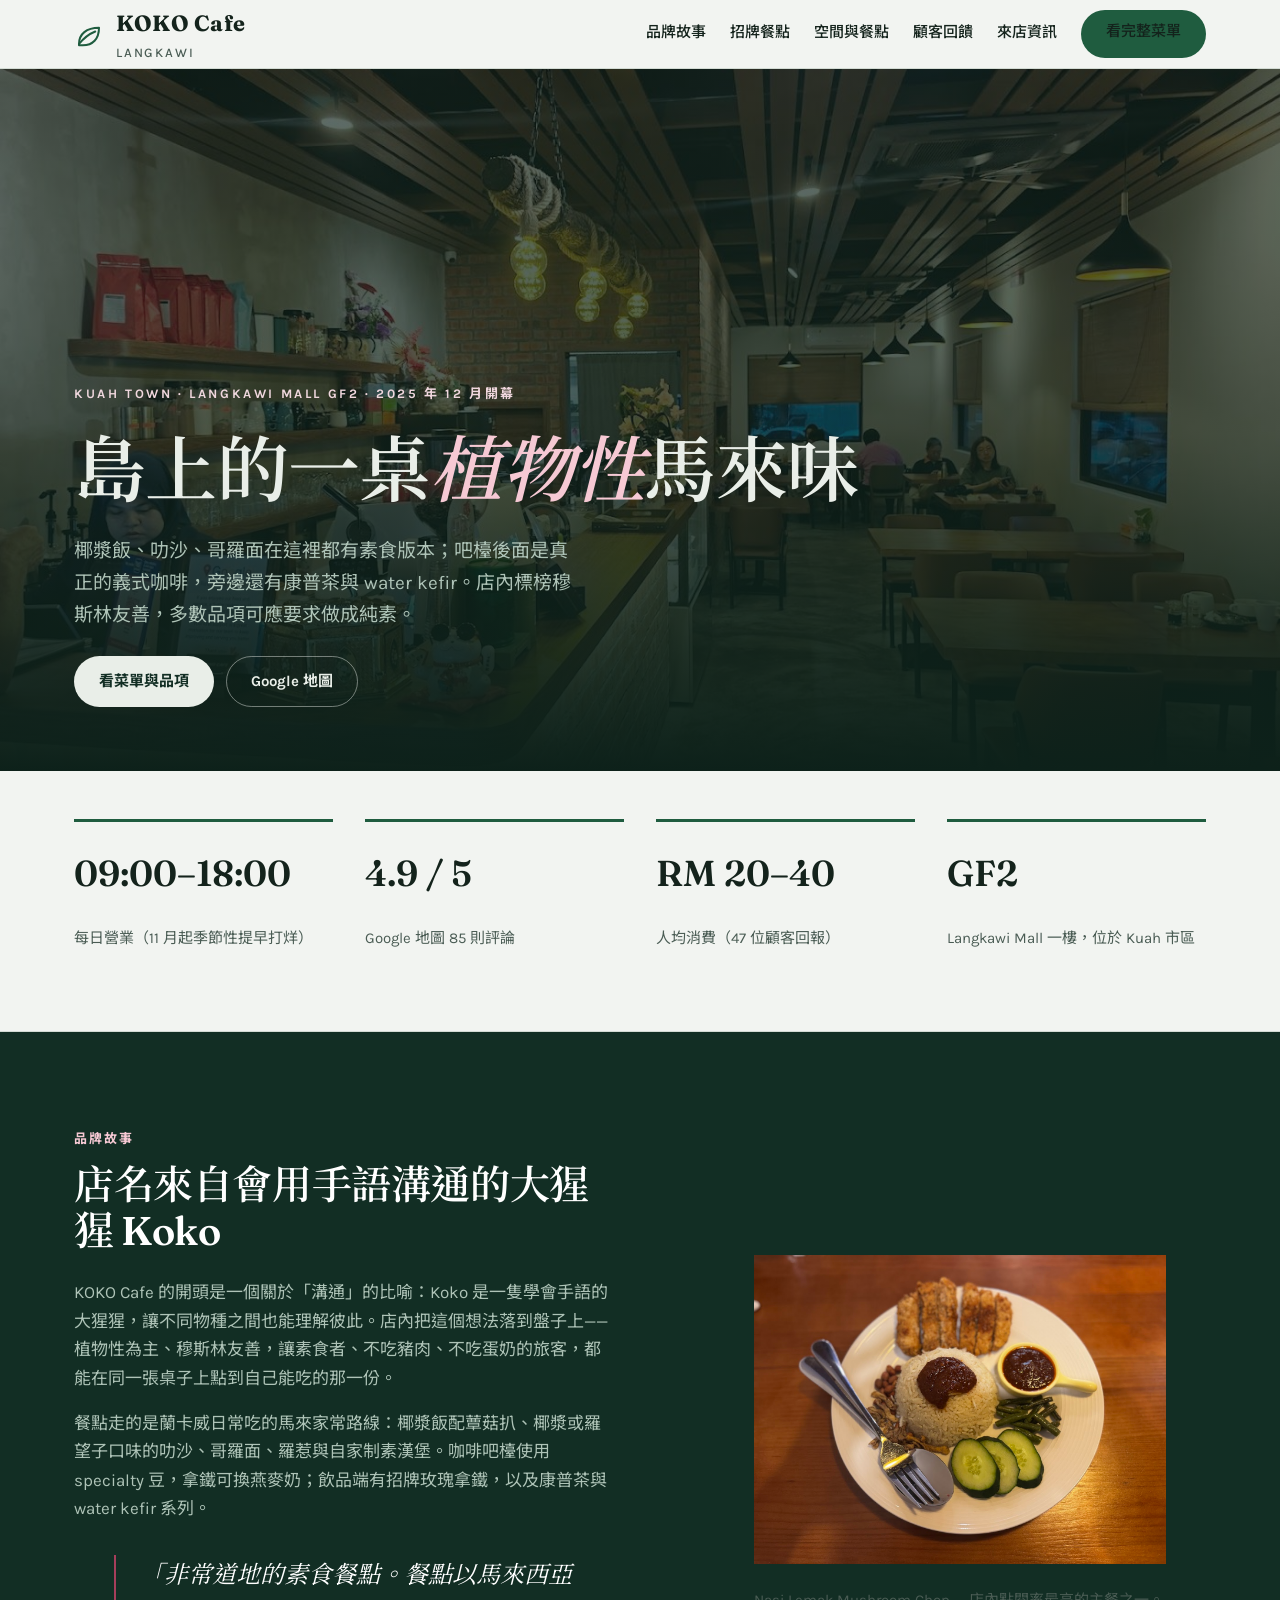
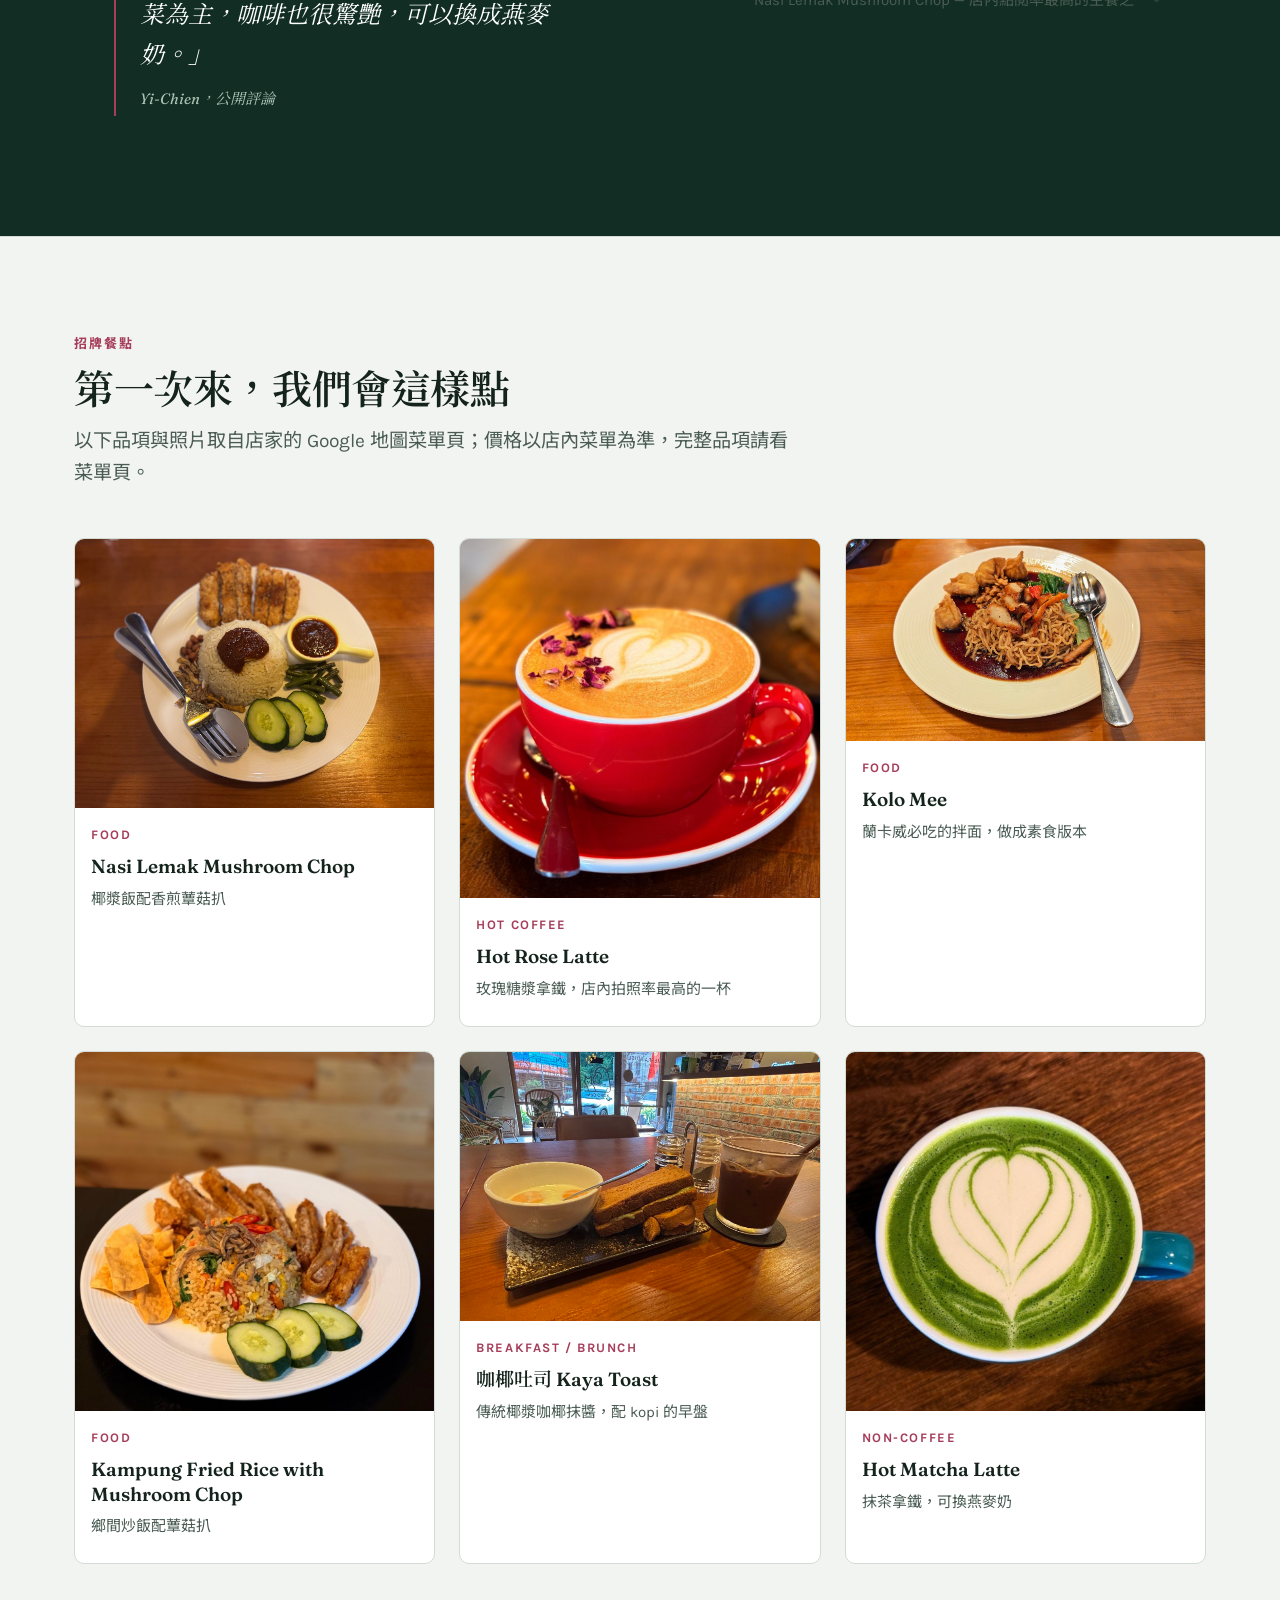
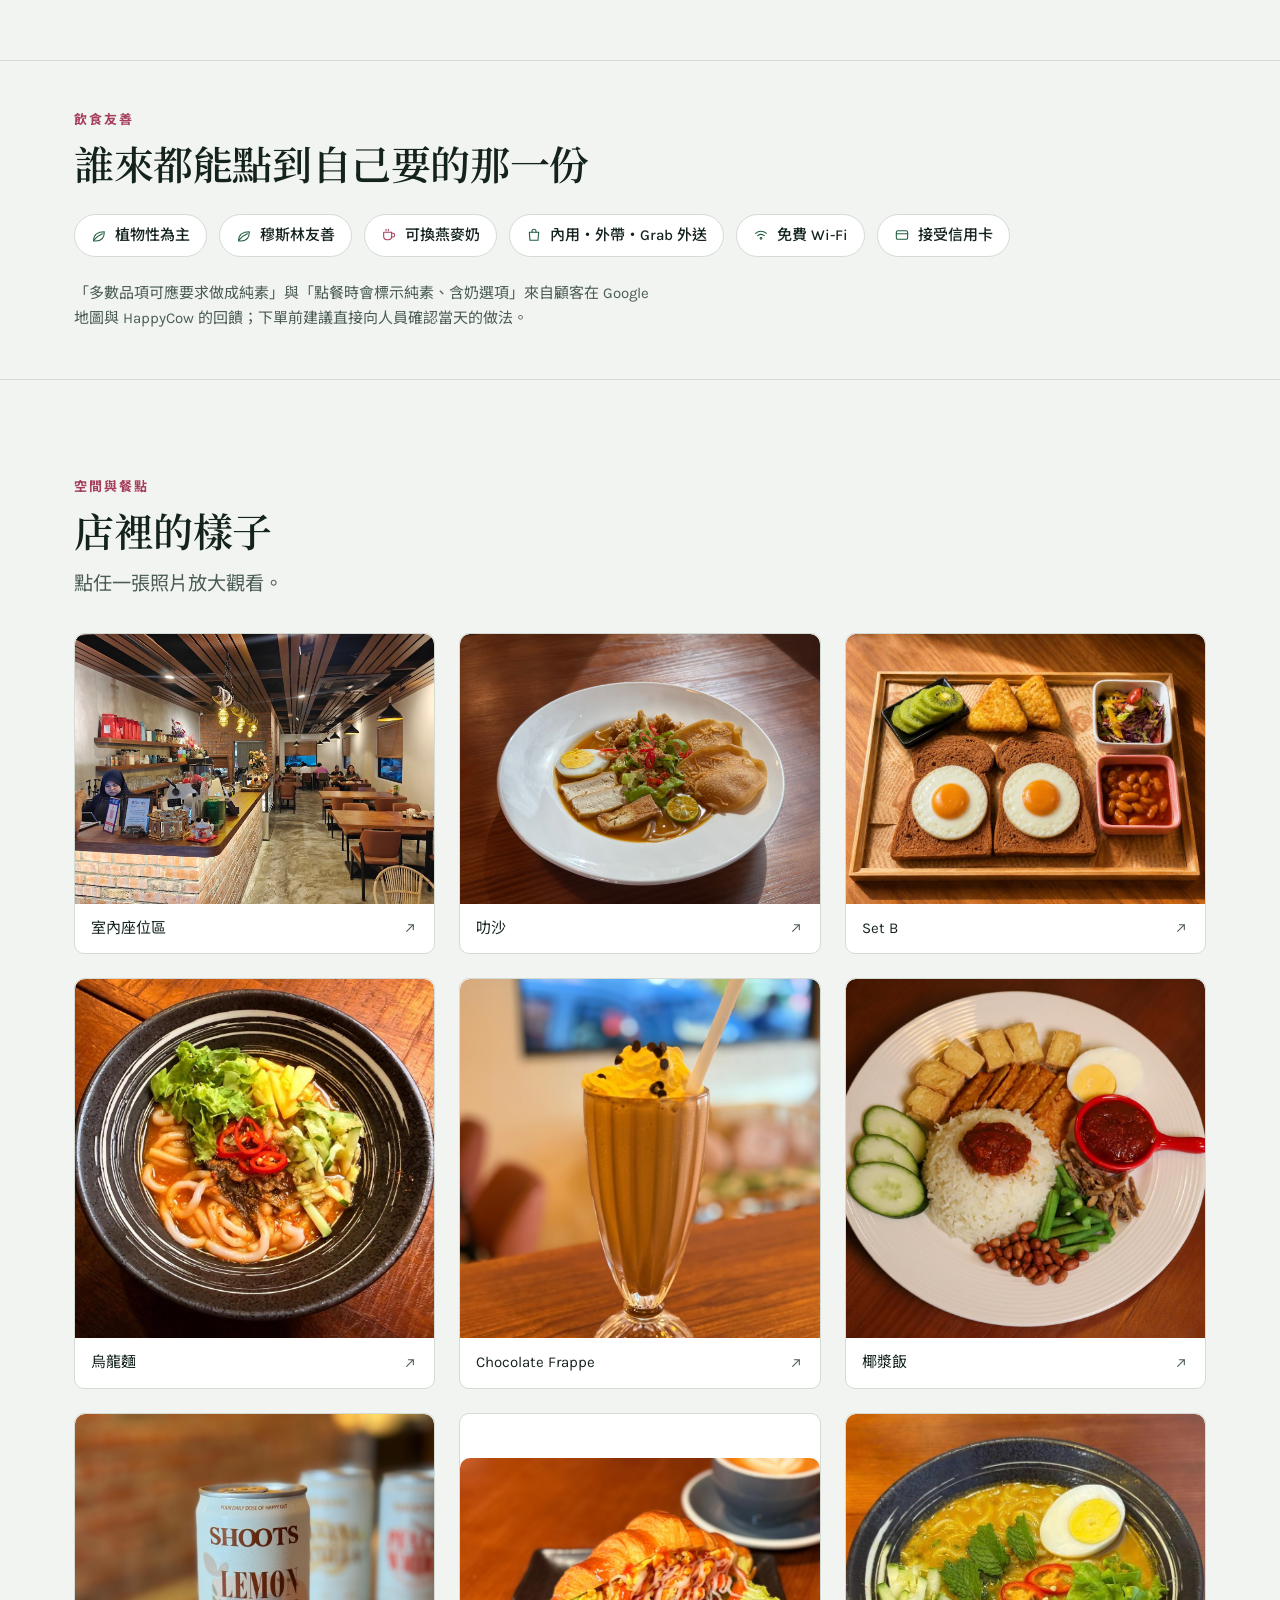
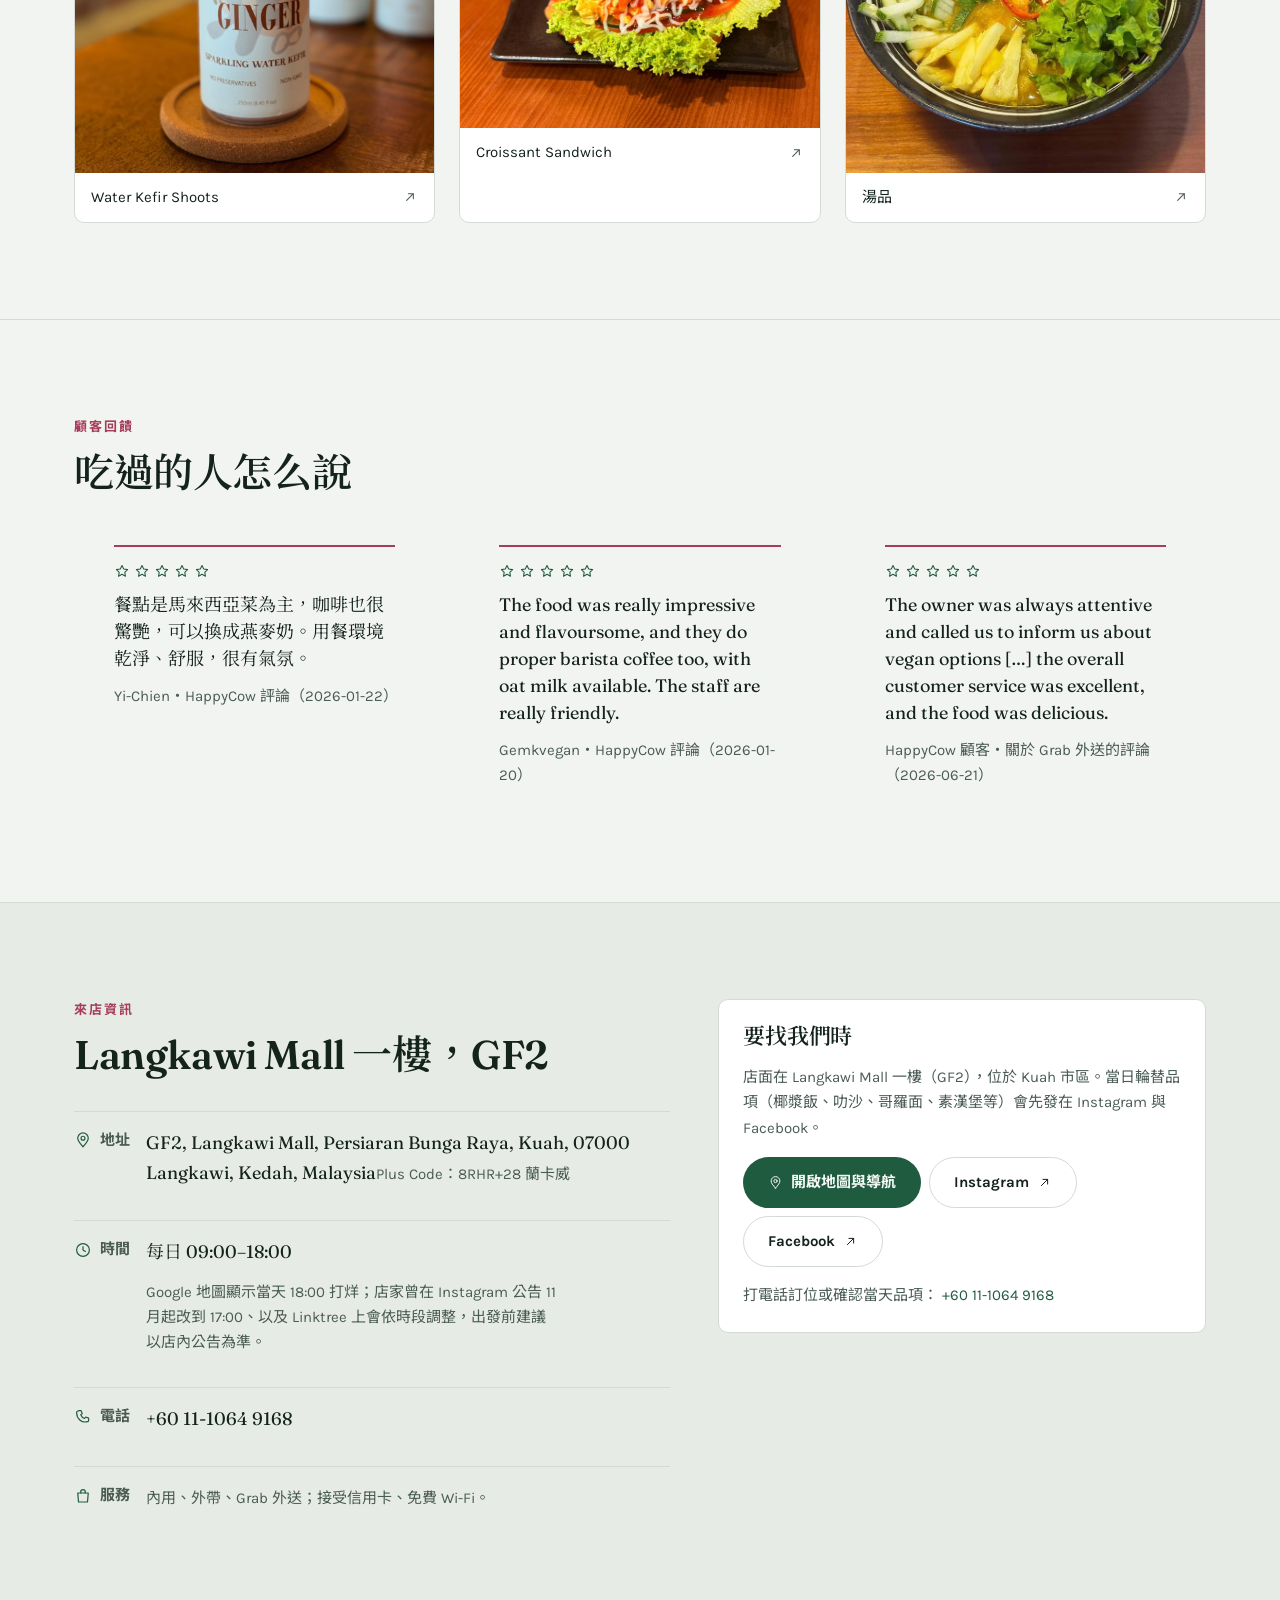
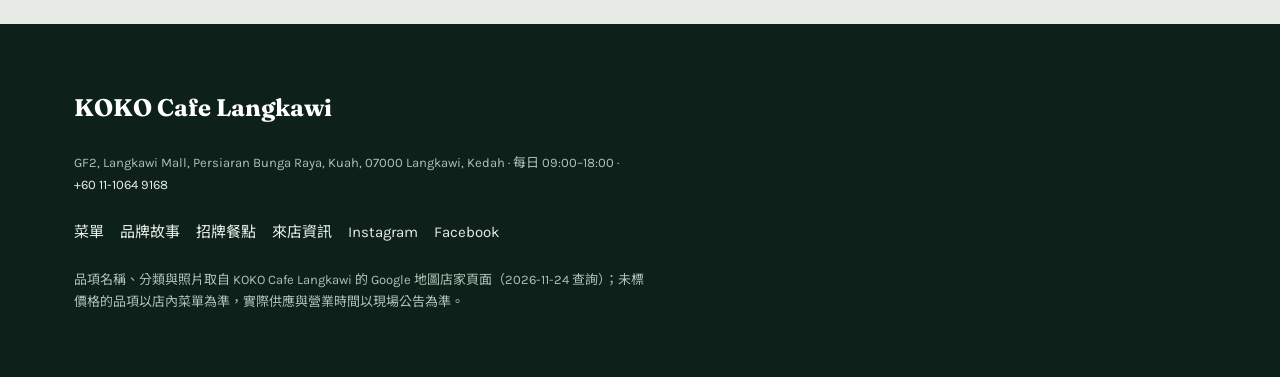
==== commit 0eb6d9c3: "修正照片放大檢視：lightbox 改用原生 dialog，關閉後不再在頁面底部留下卡片" ====
--- a/index.html
+++ b/index.html
@@ -379,7 +379,7 @@
   </div>
 </footer>
 
-<div class="lightbox" id="lightbox" role="dialog" aria-modal="true" aria-labelledby="lightbox-title">
+<dialog class="lightbox" id="lightbox" aria-labelledby="lightbox-title">
   <div class="lightbox__bar">
     <span class="lightbox__title" id="lightbox-title">照片</span>
     <button class="lightbox__close" type="button">
@@ -388,10 +388,10 @@
     </button>
   </div>
   <figure class="lightbox__figure">
-    <img id="lightbox-img" src="" alt="">
+    <img id="lightbox-img" alt="">
   </figure>
   <p class="lightbox__note" id="lightbox-note"></p>
-</div>
+</dialog>
 
 <script src="assets/js/site.js" defer></script>
 </body>
--- a/assets/css/site.css
+++ b/assets/css/site.css
@@ -391,15 +391,18 @@
 .lightbox {
   border: 0;
   padding: 0;
+  margin: auto;
+  width: 100%;
   max-width: min(96vw, 980px);
-  width: 100%;
+  max-height: 92vh;
+  overflow: hidden;
   background: var(--deep);
   color: var(--deep-ink);
   border-radius: var(--radius-m);
   box-shadow: 0 24px 60px rgba(13, 33, 26, 0.45);
 }
 .lightbox::backdrop { background: rgba(13, 33, 26, 0.82); }
-.lightbox[open] { display: grid; grid-template-rows: auto auto; }
+.lightbox[open] { display: grid; grid-template-rows: auto 1fr auto; }
 .lightbox__bar { display: flex; align-items: center; gap: var(--sp-3); padding: var(--sp-3) var(--sp-4); }
 .lightbox__title { font-size: var(--fs-small); font-weight: 700; }
 .lightbox__close {
@@ -420,9 +423,9 @@
   transition: background-color var(--dur-1) var(--ease-out);
 }
 .lightbox__close:hover { background: rgba(233, 238, 232, 0.16); }
-.lightbox__figure { padding: 0 var(--sp-4) var(--sp-4); }
-.lightbox__figure img { margin-inline: auto; max-height: 74vh; width: auto; }
-.lightbox__note { padding: var(--sp-2) var(--sp-4) var(--sp-4); font-size: var(--fs-micro); color: var(--deep-soft); }
+.lightbox__figure { margin: 0; padding: 0 var(--sp-4) var(--sp-4); min-height: 0; }
+.lightbox__figure img { display: block; margin-inline: auto; width: auto; max-width: 100%; max-height: 68vh; }
+.lightbox__note { margin: 0; padding: var(--sp-2) var(--sp-4) var(--sp-4); font-size: var(--fs-micro); color: var(--deep-soft); }
 
 /* ---------- reviews ---------- */
 
